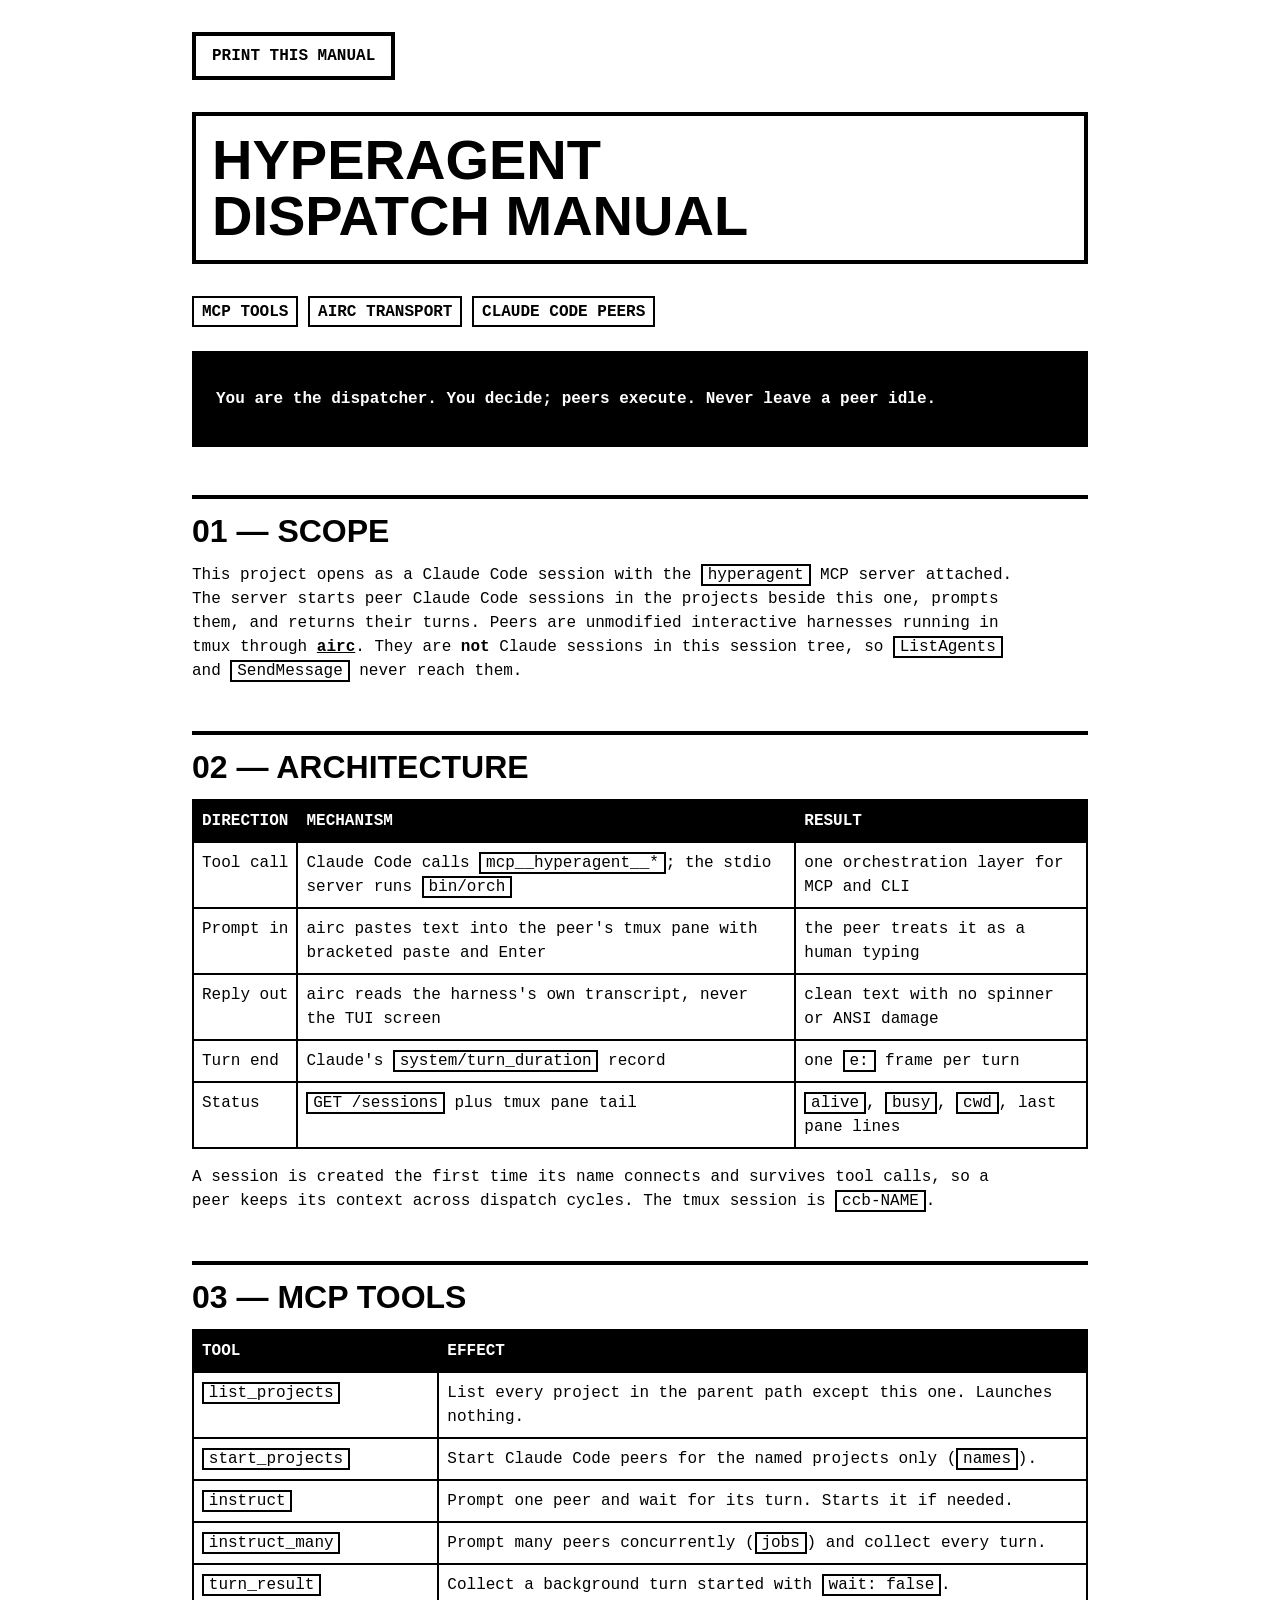
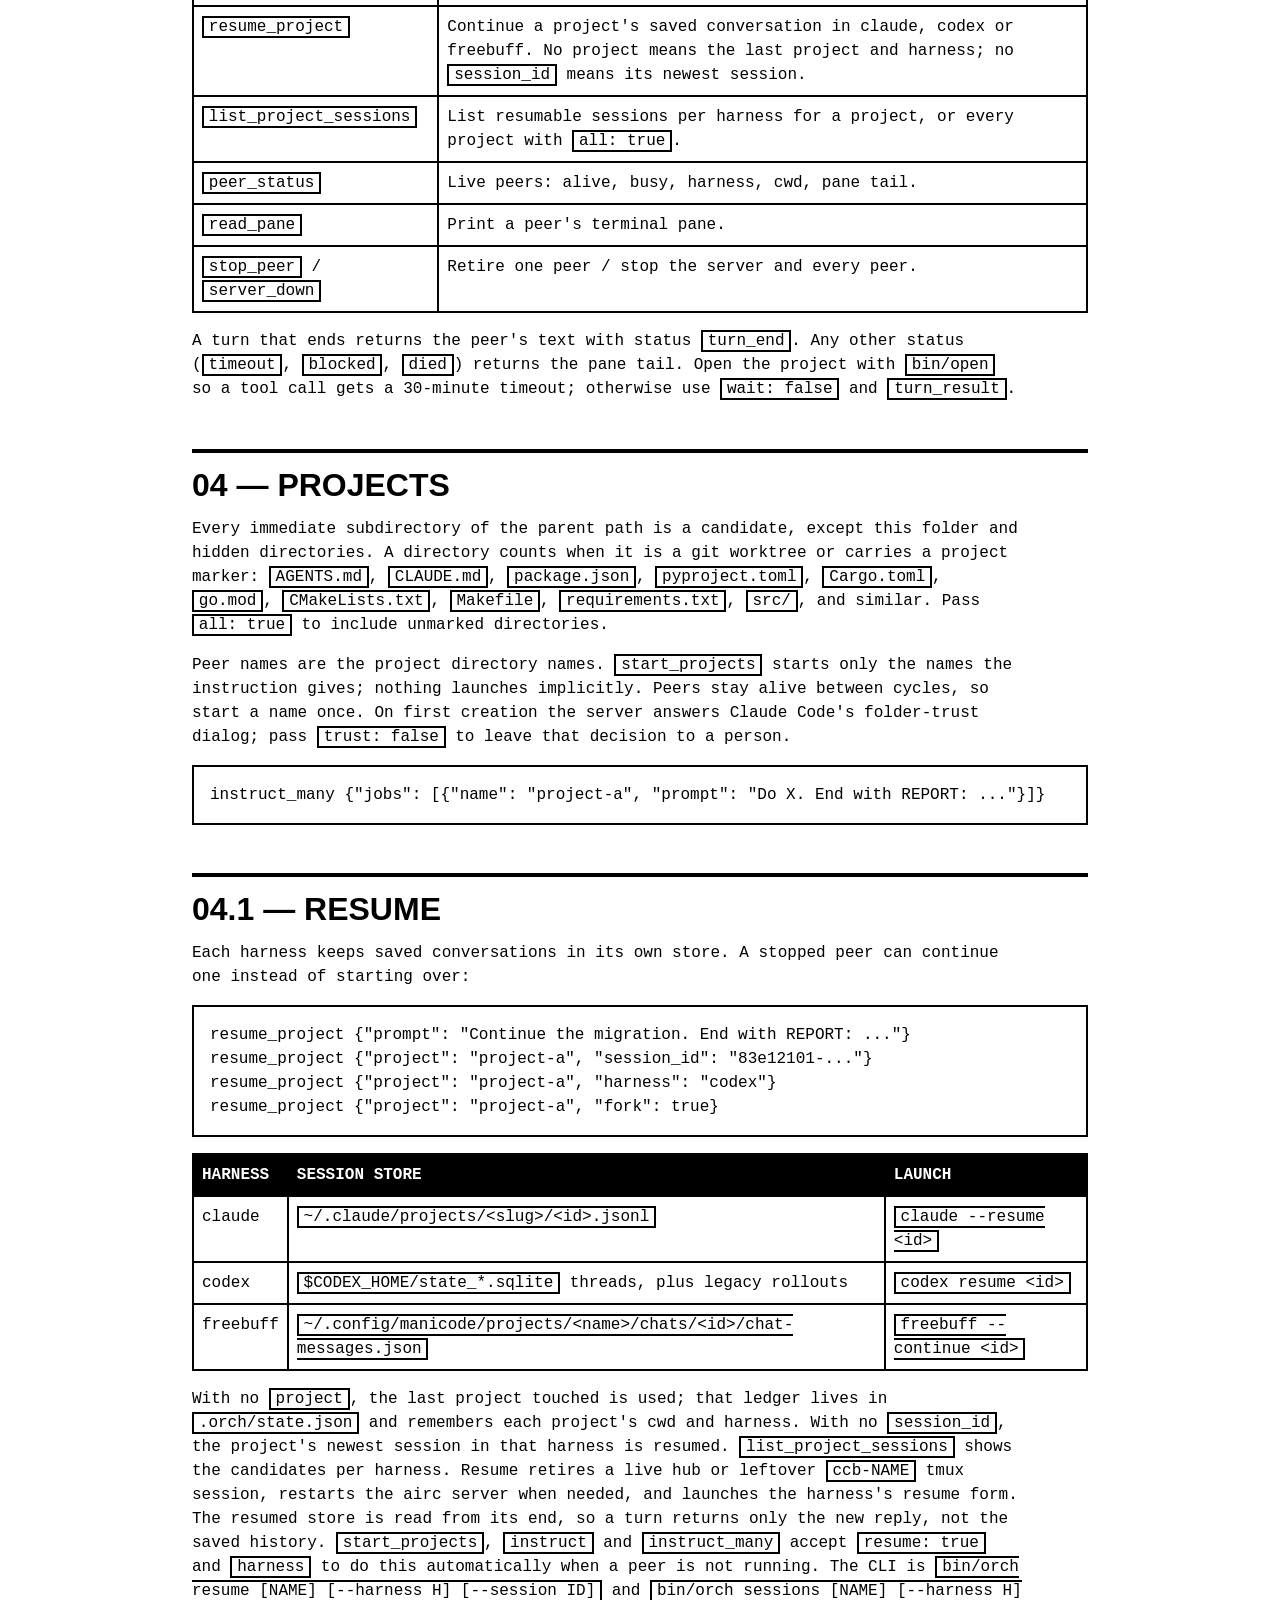
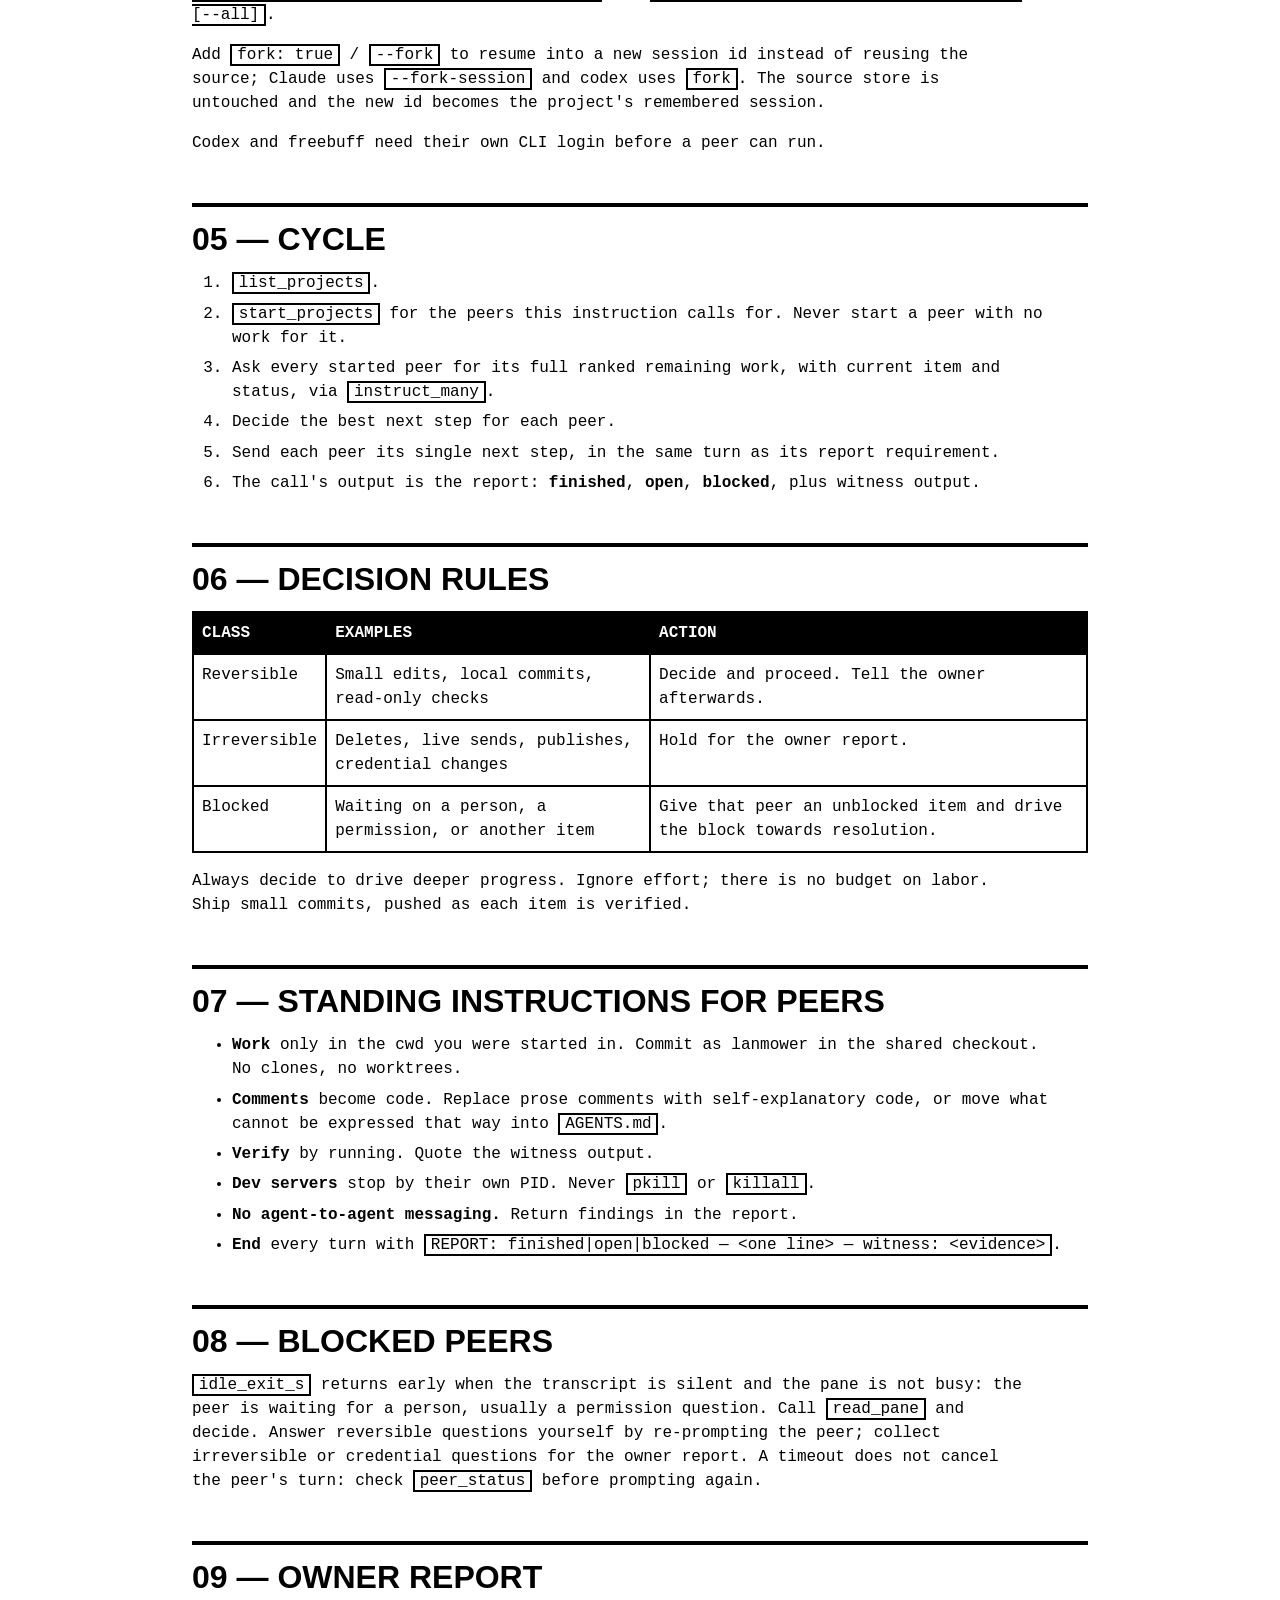
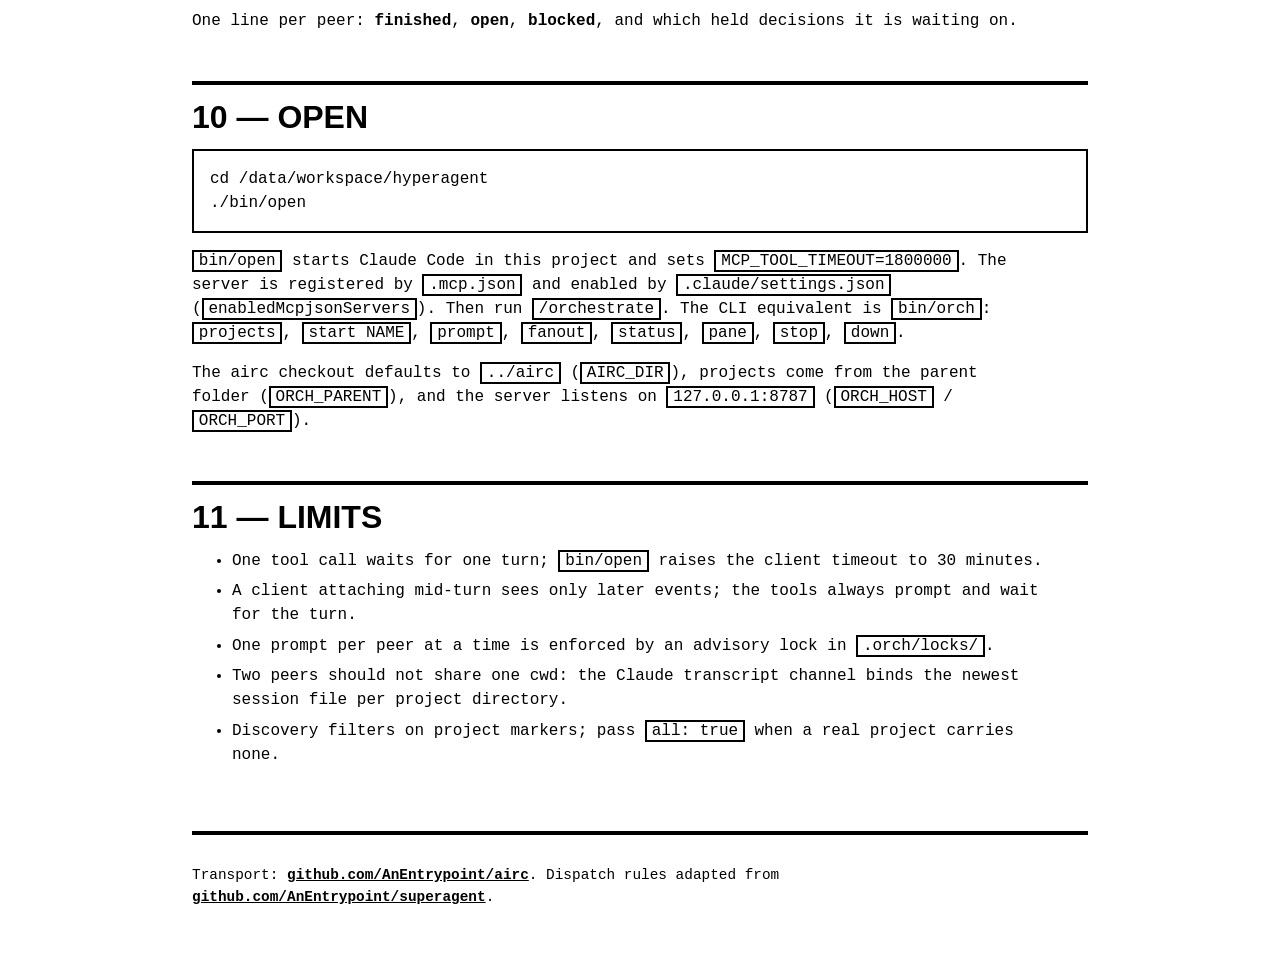
==== docs/index.html @ 6603a75b "hyperagent: fork resumed sessions with --fork resume_project, instruct, instruct_many and start_proj" ====
<!doctype html>
<html lang="en">
<head>
<meta charset="utf-8">
<meta name="viewport" content="width=device-width, initial-scale=1">
<title>HYPERAGENT — Manual</title>
<style>
  :root { --ink: #000; --paper: #fff; --rule: 4px; }
  * { box-sizing: border-box; }
  html, body { margin: 0; background: var(--paper); color: var(--ink); }
  body {
    font-family: "Courier New", Courier, monospace;
    font-size: 16px; line-height: 1.5; padding: 2rem; max-width: 60rem; margin: auto;
  }
  h1, h2, h3 { font-family: Impact, "Arial Black", Arial, sans-serif; text-transform: uppercase; line-height: 1; margin: 0; }
  h1 { font-size: 3.5rem; border: var(--rule) solid var(--ink); padding: 1rem; margin-bottom: 2rem; }
  h2 { font-size: 2rem; border-top: var(--rule) solid var(--ink); padding-top: 1rem; margin: 3rem 0 1rem; }
  h3 { font-size: 1.25rem; margin: 2rem 0 .5rem; }
  p, li { max-width: 52rem; }
  ol li, ul li { margin-bottom: .4rem; }
  code, pre { font-family: inherit; background: var(--paper); border: 2px solid var(--ink); }
  code { padding: 0 .3rem; }
  pre { padding: 1rem; overflow-x: auto; }
  .tag { display: inline-block; border: 2px solid var(--ink); padding: .1rem .5rem; font-weight: 700; text-transform: uppercase; }
  .box { border: var(--rule) solid var(--ink); padding: 1rem 1.25rem; margin: 1.5rem 0; }
  .box.solid { background: var(--ink); color: var(--paper); }
  table { border-collapse: collapse; width: 100%; margin: 1rem 0; }
  th, td { border: 2px solid var(--ink); padding: .5rem; text-align: left; vertical-align: top; }
  th { background: var(--ink); color: var(--paper); text-transform: uppercase; }
  a { color: var(--ink); font-weight: 700; }
  footer { margin-top: 4rem; border-top: var(--rule) solid var(--ink); padding-top: 1rem; font-size: .9rem; }
  .print-btn { font: inherit; font-weight: 700; text-transform: uppercase; background: var(--paper); color: var(--ink); border: var(--rule) solid var(--ink); padding: .5rem 1rem; cursor: pointer; margin-bottom: 2rem; }
  .print-btn:hover { background: var(--ink); color: var(--paper); }

  @media print {
    @page { margin: 18mm; }
    body { padding: 0; max-width: none; font-size: 11pt; }
    .print-btn { display: none; }
    h1 { font-size: 28pt; }
    h2 { font-size: 18pt; break-after: avoid; }
    h3 { break-after: avoid; }
    .box, table, pre { break-inside: avoid; }
    a[href]::after { content: " (" attr(href) ")"; font-weight: 400; }
    a[href^="#"]::after { content: none; }
  }
</style>
</head>
<body>

<button class="print-btn" onclick="window.print()">Print this manual</button>

<h1>Hyperagent<br>Dispatch Manual</h1>

<p><span class="tag">MCP tools</span> <span class="tag">airc transport</span> <span class="tag">Claude Code peers</span></p>

<div class="box solid">
  <p><strong>You are the dispatcher. You decide; peers execute. Never leave a peer idle.</strong></p>
</div>

<h2>01 — Scope</h2>
<p>This project opens as a Claude Code session with the <code>hyperagent</code> MCP server attached.
The server starts peer Claude Code sessions in the projects beside this one, prompts them, and
returns their turns. Peers are unmodified interactive harnesses running in tmux through
<a href="https://github.com/AnEntrypoint/airc">airc</a>. They are <strong>not</strong> Claude sessions in this
session tree, so <code>ListAgents</code> and <code>SendMessage</code> never reach them.</p>

<h2>02 — Architecture</h2>
<table>
  <tr><th>Direction</th><th>Mechanism</th><th>Result</th></tr>
  <tr><td>Tool call</td><td>Claude Code calls <code>mcp__hyperagent__*</code>; the stdio server runs <code>bin/orch</code></td><td>one orchestration layer for MCP and CLI</td></tr>
  <tr><td>Prompt in</td><td>airc pastes text into the peer's tmux pane with bracketed paste and Enter</td><td>the peer treats it as a human typing</td></tr>
  <tr><td>Reply out</td><td>airc reads the harness's own transcript, never the TUI screen</td><td>clean text with no spinner or ANSI damage</td></tr>
  <tr><td>Turn end</td><td>Claude's <code>system/turn_duration</code> record</td><td>one <code>e:</code> frame per turn</td></tr>
  <tr><td>Status</td><td><code>GET /sessions</code> plus tmux pane tail</td><td><code>alive</code>, <code>busy</code>, <code>cwd</code>, last pane lines</td></tr>
</table>
<p>A session is created the first time its name connects and survives tool calls, so a peer keeps
its context across dispatch cycles. The tmux session is <code>ccb-NAME</code>.</p>

<h2>03 — MCP tools</h2>
<table>
  <tr><th>Tool</th><th>Effect</th></tr>
  <tr><td><code>list_projects</code></td><td>List every project in the parent path except this one. Launches nothing.</td></tr>
  <tr><td><code>start_projects</code></td><td>Start Claude Code peers for the named projects only (<code>names</code>).</td></tr>
  <tr><td><code>instruct</code></td><td>Prompt one peer and wait for its turn. Starts it if needed.</td></tr>
  <tr><td><code>instruct_many</code></td><td>Prompt many peers concurrently (<code>jobs</code>) and collect every turn.</td></tr>
  <tr><td><code>turn_result</code></td><td>Collect a background turn started with <code>wait: false</code>.</td></tr>
  <tr><td><code>resume_project</code></td><td>Continue a project's saved conversation in claude, codex or freebuff. No project means the last project and harness; no <code>session_id</code> means its newest session.</td></tr>
  <tr><td><code>list_project_sessions</code></td><td>List resumable sessions per harness for a project, or every project with <code>all: true</code>.</td></tr>
  <tr><td><code>peer_status</code></td><td>Live peers: alive, busy, harness, cwd, pane tail.</td></tr>
  <tr><td><code>read_pane</code></td><td>Print a peer's terminal pane.</td></tr>
  <tr><td><code>stop_peer</code> / <code>server_down</code></td><td>Retire one peer / stop the server and every peer.</td></tr>
</table>
<p>A turn that ends returns the peer's text with status <code>turn_end</code>. Any other status
(<code>timeout</code>, <code>blocked</code>, <code>died</code>) returns the pane tail. Open the project with
<code>bin/open</code> so a tool call gets a 30-minute timeout; otherwise use <code>wait: false</code> and
<code>turn_result</code>.</p>

<h2>04 — Projects</h2>
<p>Every immediate subdirectory of the parent path is a candidate, except this folder and hidden
directories. A directory counts when it is a git worktree or carries a project marker:
<code>AGENTS.md</code>, <code>CLAUDE.md</code>, <code>package.json</code>, <code>pyproject.toml</code>,
<code>Cargo.toml</code>, <code>go.mod</code>, <code>CMakeLists.txt</code>, <code>Makefile</code>,
<code>requirements.txt</code>, <code>src/</code>, and similar. Pass <code>all: true</code> to include
unmarked directories.</p>
<p>Peer names are the project directory names. <code>start_projects</code> starts only the names the
instruction gives; nothing launches implicitly. Peers stay alive between cycles, so start a name
once. On first creation the server answers Claude Code's folder-trust dialog; pass
<code>trust: false</code> to leave that decision to a person.</p>
<pre>instruct_many {"jobs": [{"name": "project-a", "prompt": "Do X. End with REPORT: ..."}]}</pre>

<h2>04.1 — Resume</h2>
<p>Each harness keeps saved conversations in its own store. A stopped peer can continue one
instead of starting over:</p>
<pre>resume_project {"prompt": "Continue the migration. End with REPORT: ..."}
resume_project {"project": "project-a", "session_id": "83e12101-..."}
resume_project {"project": "project-a", "harness": "codex"}
resume_project {"project": "project-a", "fork": true}</pre>
<table>
  <tr><th>Harness</th><th>Session store</th><th>Launch</th></tr>
  <tr><td>claude</td><td><code>~/.claude/projects/&lt;slug&gt;/&lt;id&gt;.jsonl</code></td><td><code>claude --resume &lt;id&gt;</code></td></tr>
  <tr><td>codex</td><td><code>$CODEX_HOME/state_*.sqlite</code> threads, plus legacy rollouts</td><td><code>codex resume &lt;id&gt;</code></td></tr>
  <tr><td>freebuff</td><td><code>~/.config/manicode/projects/&lt;name&gt;/chats/&lt;id&gt;/chat-messages.json</code></td><td><code>freebuff --continue &lt;id&gt;</code></td></tr>
</table>
<p>With no <code>project</code>, the last project touched is used; that ledger lives in
<code>.orch/state.json</code> and remembers each project's cwd and harness. With no
<code>session_id</code>, the project's newest session in that harness is resumed.
<code>list_project_sessions</code> shows the candidates per harness. Resume retires a live hub or
leftover <code>ccb-NAME</code> tmux session, restarts the airc server when needed, and launches the
harness's resume form. The resumed store is read from its end, so a turn returns only the new
reply, not the saved history. <code>start_projects</code>, <code>instruct</code> and
<code>instruct_many</code> accept <code>resume: true</code> and <code>harness</code> to do this
automatically when a peer is not running. The CLI is
<code>bin/orch resume [NAME] [--harness H] [--session ID]</code> and
<code>bin/orch sessions [NAME] [--harness H] [--all]</code>.</p>
<p>Add <code>fork: true</code> / <code>--fork</code> to resume into a new session id instead of
reusing the source; Claude uses <code>--fork-session</code> and codex uses <code>fork</code>. The
source store is untouched and the new id becomes the project's remembered session.</p>
<p>Codex and freebuff need their own CLI login before a peer can run.</p>

<h2>05 — Cycle</h2>
<ol>
  <li><code>list_projects</code>.</li>
  <li><code>start_projects</code> for the peers this instruction calls for. Never start a peer with no work for it.</li>
  <li>Ask every started peer for its full ranked remaining work, with current item and status, via <code>instruct_many</code>.</li>
  <li>Decide the best next step for each peer.</li>
  <li>Send each peer its single next step, in the same turn as its report requirement.</li>
  <li>The call's output is the report: <strong>finished</strong>, <strong>open</strong>, <strong>blocked</strong>, plus witness output.</li>
</ol>

<h2>06 — Decision rules</h2>
<table>
  <tr><th>Class</th><th>Examples</th><th>Action</th></tr>
  <tr><td>Reversible</td><td>Small edits, local commits, read-only checks</td><td>Decide and proceed. Tell the owner afterwards.</td></tr>
  <tr><td>Irreversible</td><td>Deletes, live sends, publishes, credential changes</td><td>Hold for the owner report.</td></tr>
  <tr><td>Blocked</td><td>Waiting on a person, a permission, or another item</td><td>Give that peer an unblocked item and drive the block towards resolution.</td></tr>
</table>
<p>Always decide to drive deeper progress. Ignore effort; there is no budget on labor. Ship
small commits, pushed as each item is verified.</p>

<h2>07 — Standing instructions for peers</h2>
<ul>
  <li><strong>Work</strong> only in the cwd you were started in. Commit as lanmower in the shared checkout. No clones, no worktrees.</li>
  <li><strong>Comments</strong> become code. Replace prose comments with self-explanatory code, or move what cannot be expressed that way into <code>AGENTS.md</code>.</li>
  <li><strong>Verify</strong> by running. Quote the witness output.</li>
  <li><strong>Dev servers</strong> stop by their own PID. Never <code>pkill</code> or <code>killall</code>.</li>
  <li><strong>No agent-to-agent messaging.</strong> Return findings in the report.</li>
  <li><strong>End</strong> every turn with <code>REPORT: finished|open|blocked — &lt;one line&gt; — witness: &lt;evidence&gt;</code>.</li>
</ul>

<h2>08 — Blocked peers</h2>
<p><code>idle_exit_s</code> returns early when the transcript is silent and the pane is not busy: the
peer is waiting for a person, usually a permission question. Call <code>read_pane</code> and decide.
Answer reversible questions yourself by re-prompting the peer; collect irreversible or credential
questions for the owner report. A timeout does not cancel the peer's turn: check
<code>peer_status</code> before prompting again.</p>

<h2>09 — Owner report</h2>
<p>One line per peer: <strong>finished</strong>, <strong>open</strong>, <strong>blocked</strong>, and which held decisions it is waiting on.</p>

<h2>10 — Open</h2>
<pre>cd /data/workspace/hyperagent
./bin/open</pre>
<p><code>bin/open</code> starts Claude Code in this project and sets <code>MCP_TOOL_TIMEOUT=1800000</code>.
The server is registered by <code>.mcp.json</code> and enabled by <code>.claude/settings.json</code>
(<code>enabledMcpjsonServers</code>). Then run <code>/orchestrate</code>. The CLI equivalent is
<code>bin/orch</code>: <code>projects</code>, <code>start NAME</code>, <code>prompt</code>,
<code>fanout</code>, <code>status</code>, <code>pane</code>, <code>stop</code>, <code>down</code>.</p>
<p>The airc checkout defaults to <code>../airc</code> (<code>AIRC_DIR</code>), projects come from the parent
folder (<code>ORCH_PARENT</code>), and the server listens on <code>127.0.0.1:8787</code>
(<code>ORCH_HOST</code> / <code>ORCH_PORT</code>).</p>

<h2>11 — Limits</h2>
<ul>
  <li>One tool call waits for one turn; <code>bin/open</code> raises the client timeout to 30 minutes.</li>
  <li>A client attaching mid-turn sees only later events; the tools always prompt and wait for the turn.</li>
  <li>One prompt per peer at a time is enforced by an advisory lock in <code>.orch/locks/</code>.</li>
  <li>Two peers should not share one cwd: the Claude transcript channel binds the newest session file per project directory.</li>
  <li>Discovery filters on project markers; pass <code>all: true</code> when a real project carries none.</li>
</ul>

<footer>
  <p>Transport: <a href="https://github.com/AnEntrypoint/airc">github.com/AnEntrypoint/airc</a>.
  Dispatch rules adapted from <a href="https://github.com/AnEntrypoint/superagent">github.com/AnEntrypoint/superagent</a>.</p>
</footer>

</body>
</html>
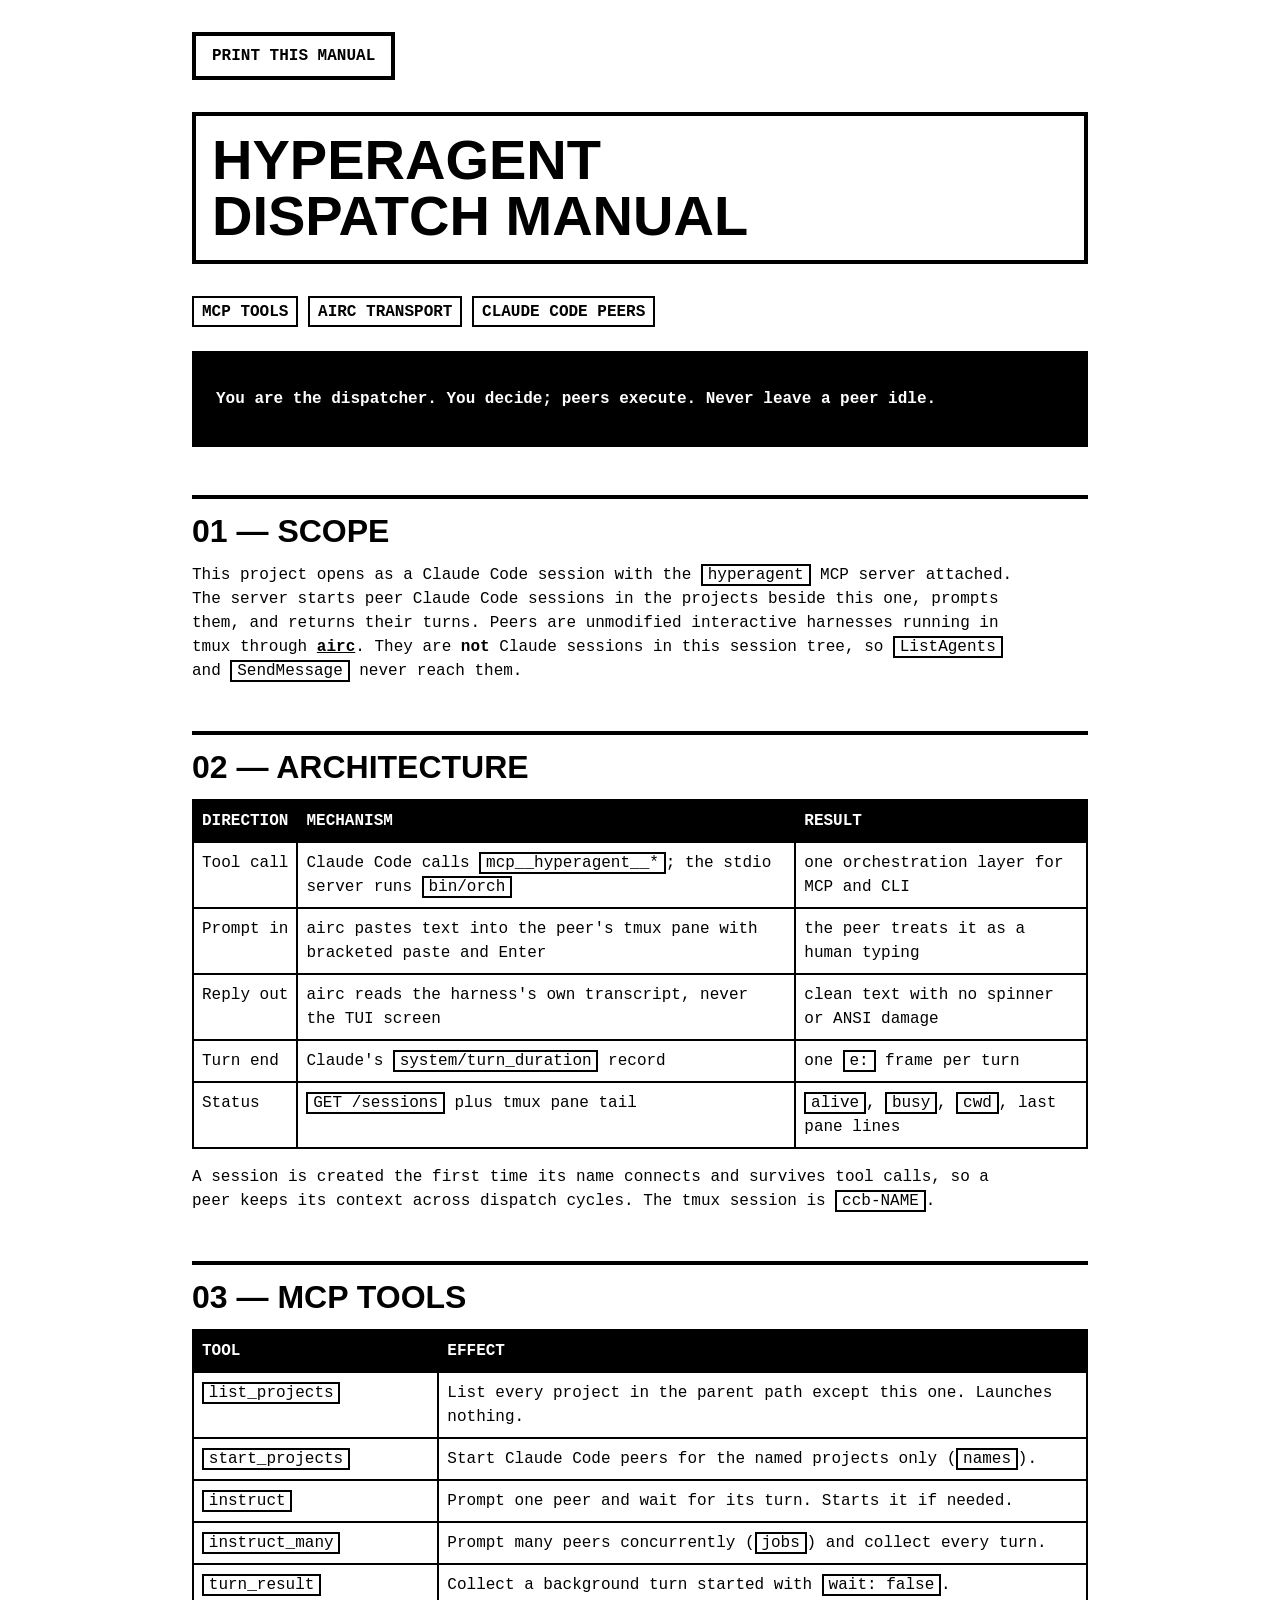
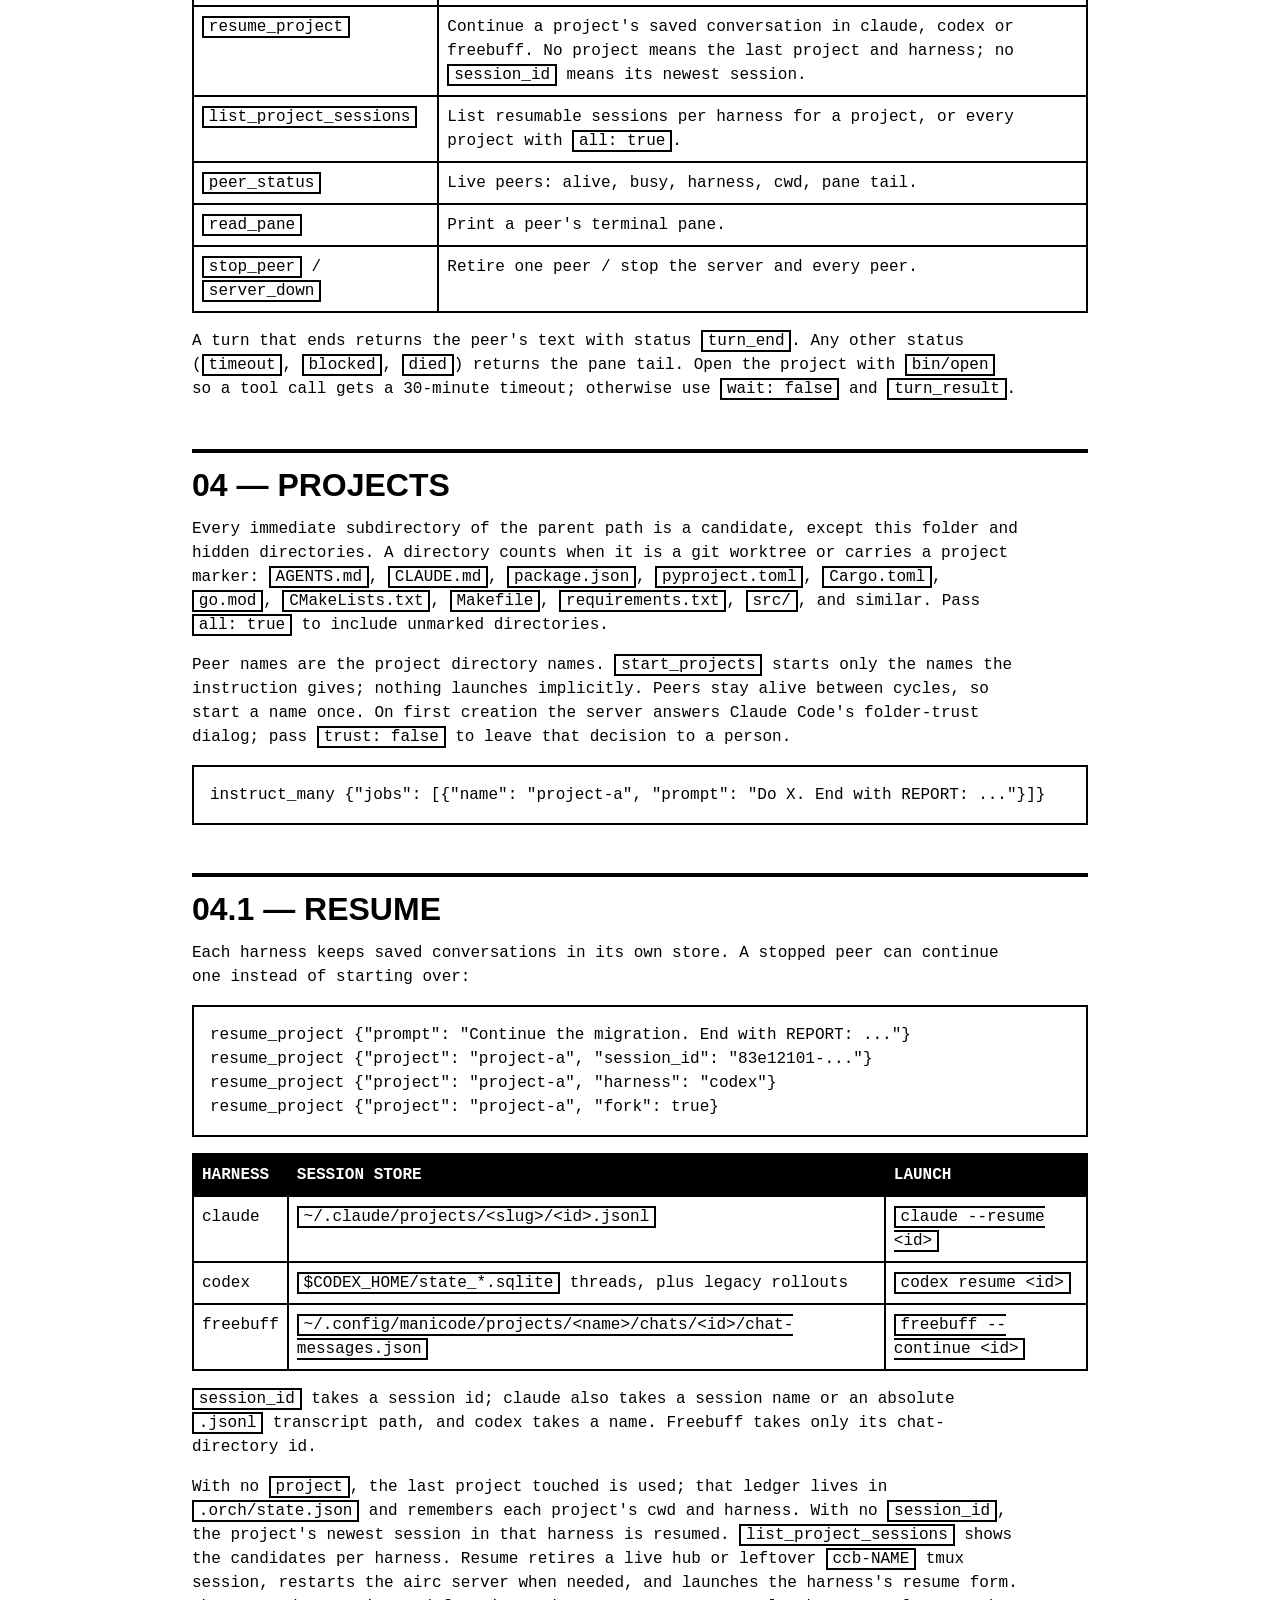
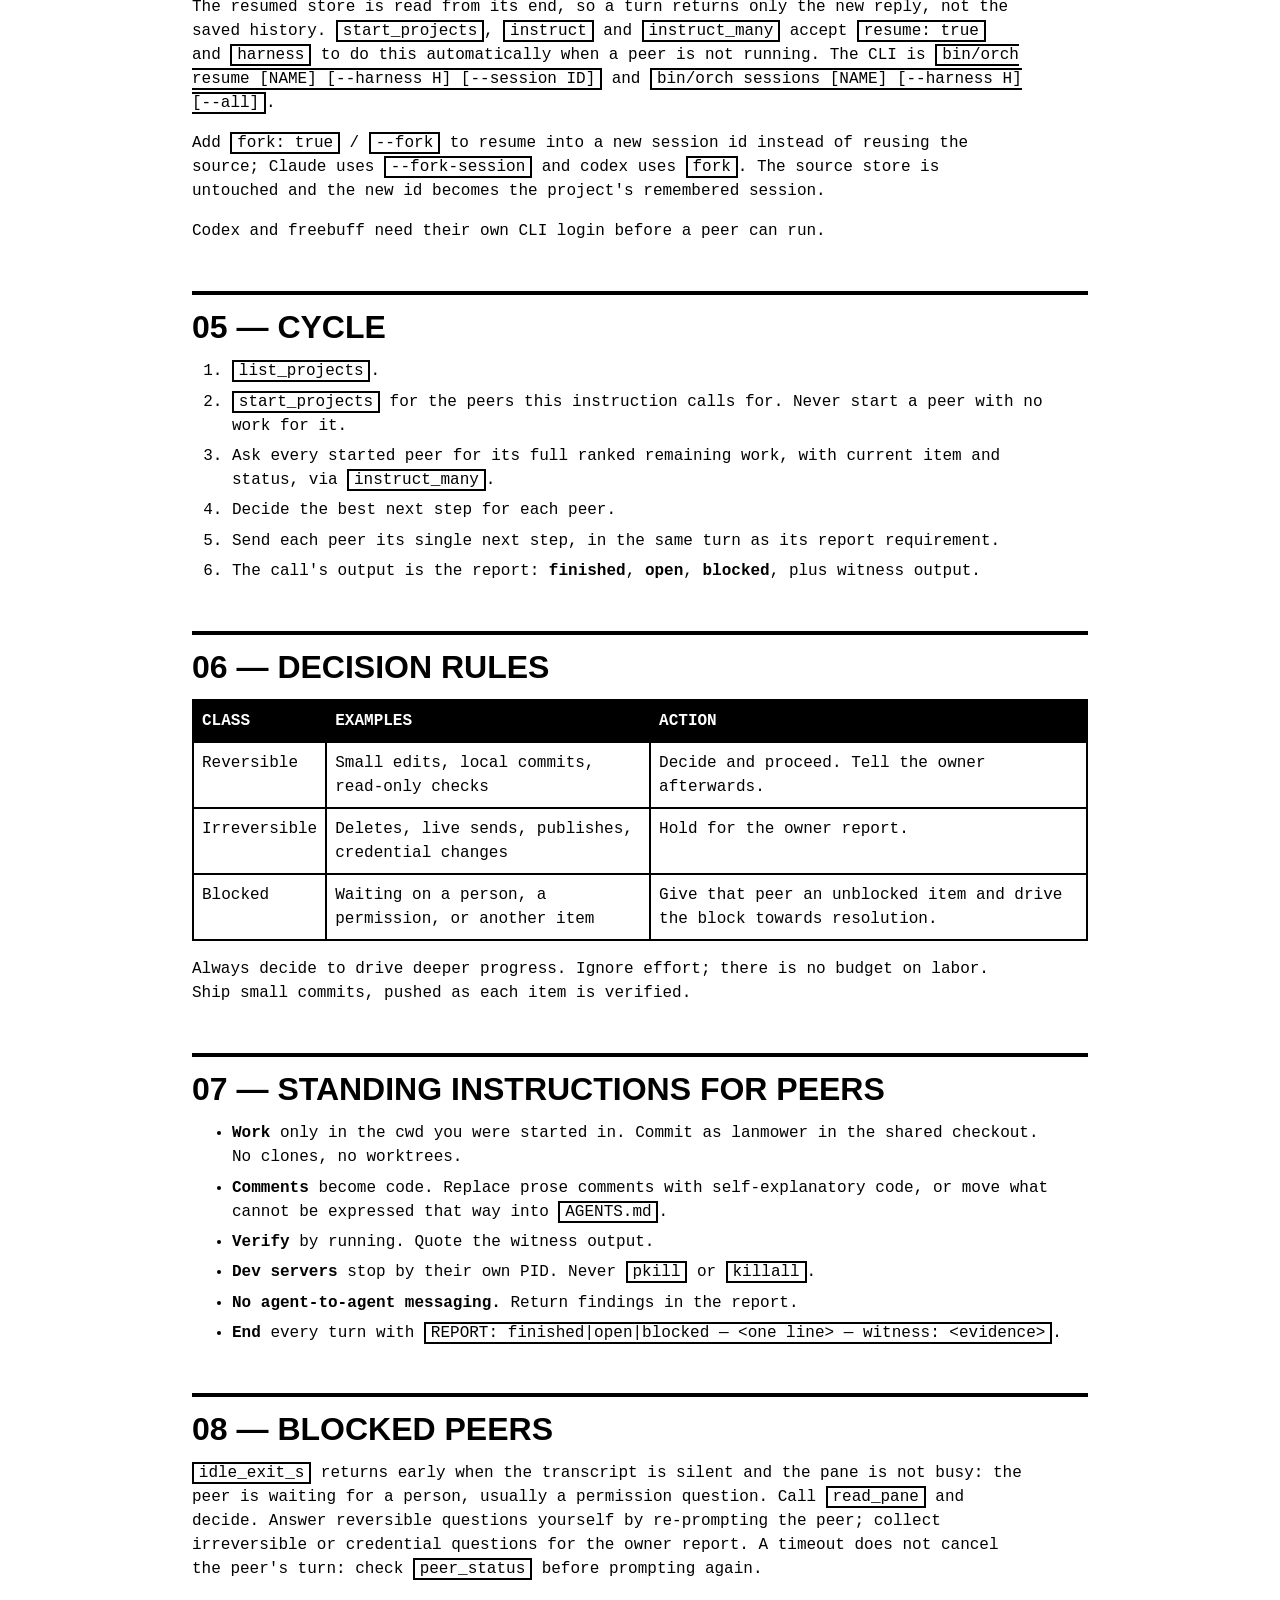
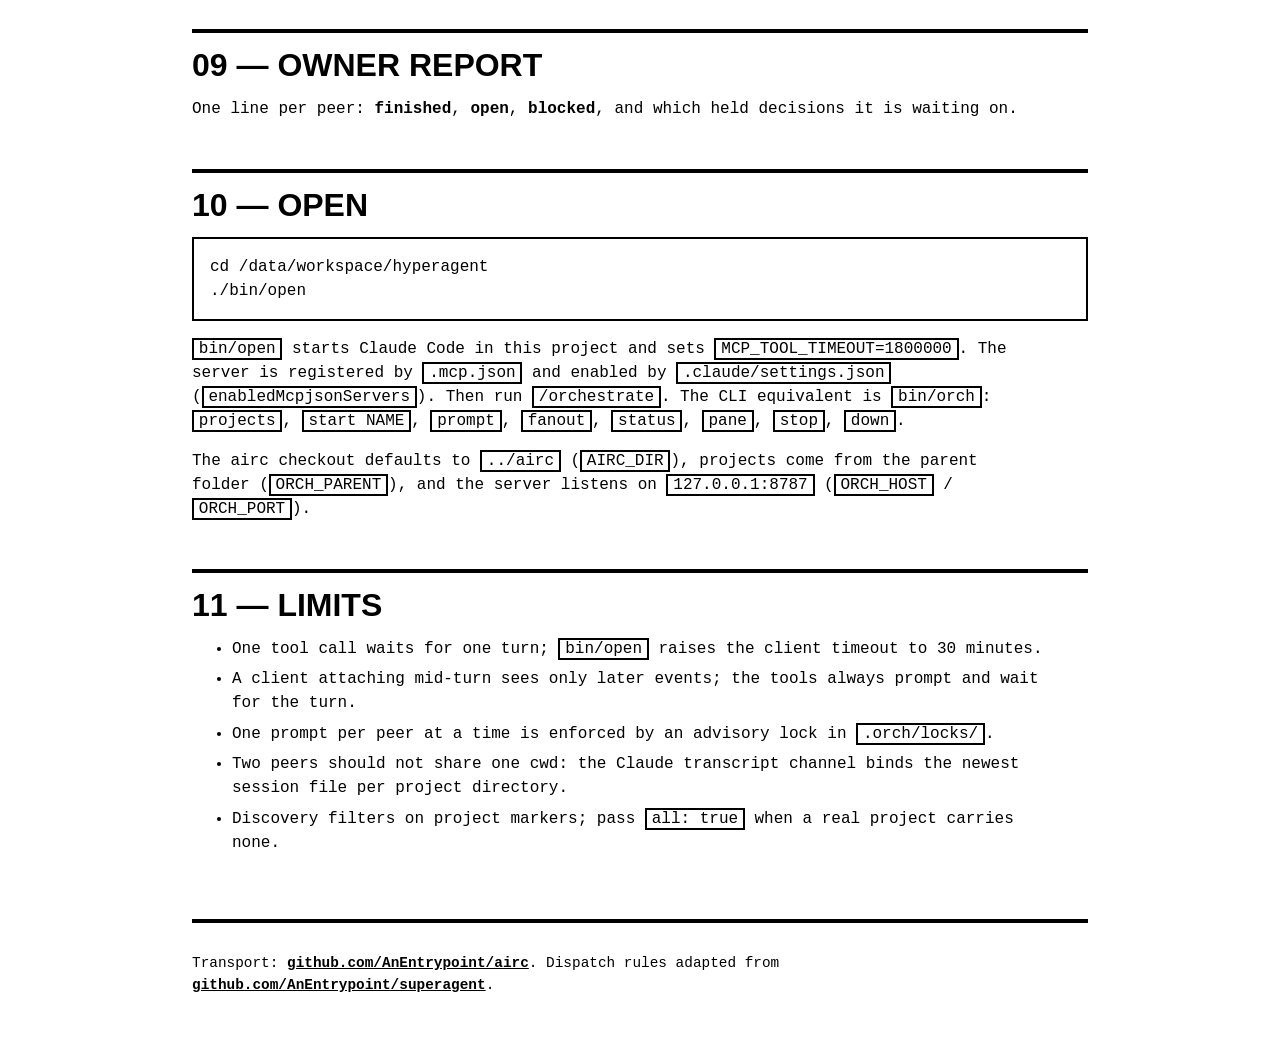
==== commit a431a6d7: "hyperagent: resume by session name or transcript path resume_target accepts a harness selector: clau" ====
--- a/docs/index.html
+++ b/docs/index.html
@@ -121,6 +121,9 @@
   <tr><td>codex</td><td><code>$CODEX_HOME/state_*.sqlite</code> threads, plus legacy rollouts</td><td><code>codex resume &lt;id&gt;</code></td></tr>
   <tr><td>freebuff</td><td><code>~/.config/manicode/projects/&lt;name&gt;/chats/&lt;id&gt;/chat-messages.json</code></td><td><code>freebuff --continue &lt;id&gt;</code></td></tr>
 </table>
+<p><code>session_id</code> takes a session id; claude also takes a session name or an
+absolute <code>.jsonl</code> transcript path, and codex takes a name. Freebuff takes only its
+chat-directory id.</p>
 <p>With no <code>project</code>, the last project touched is used; that ledger lives in
 <code>.orch/state.json</code> and remembers each project's cwd and harness. With no
 <code>session_id</code>, the project's newest session in that harness is resumed.
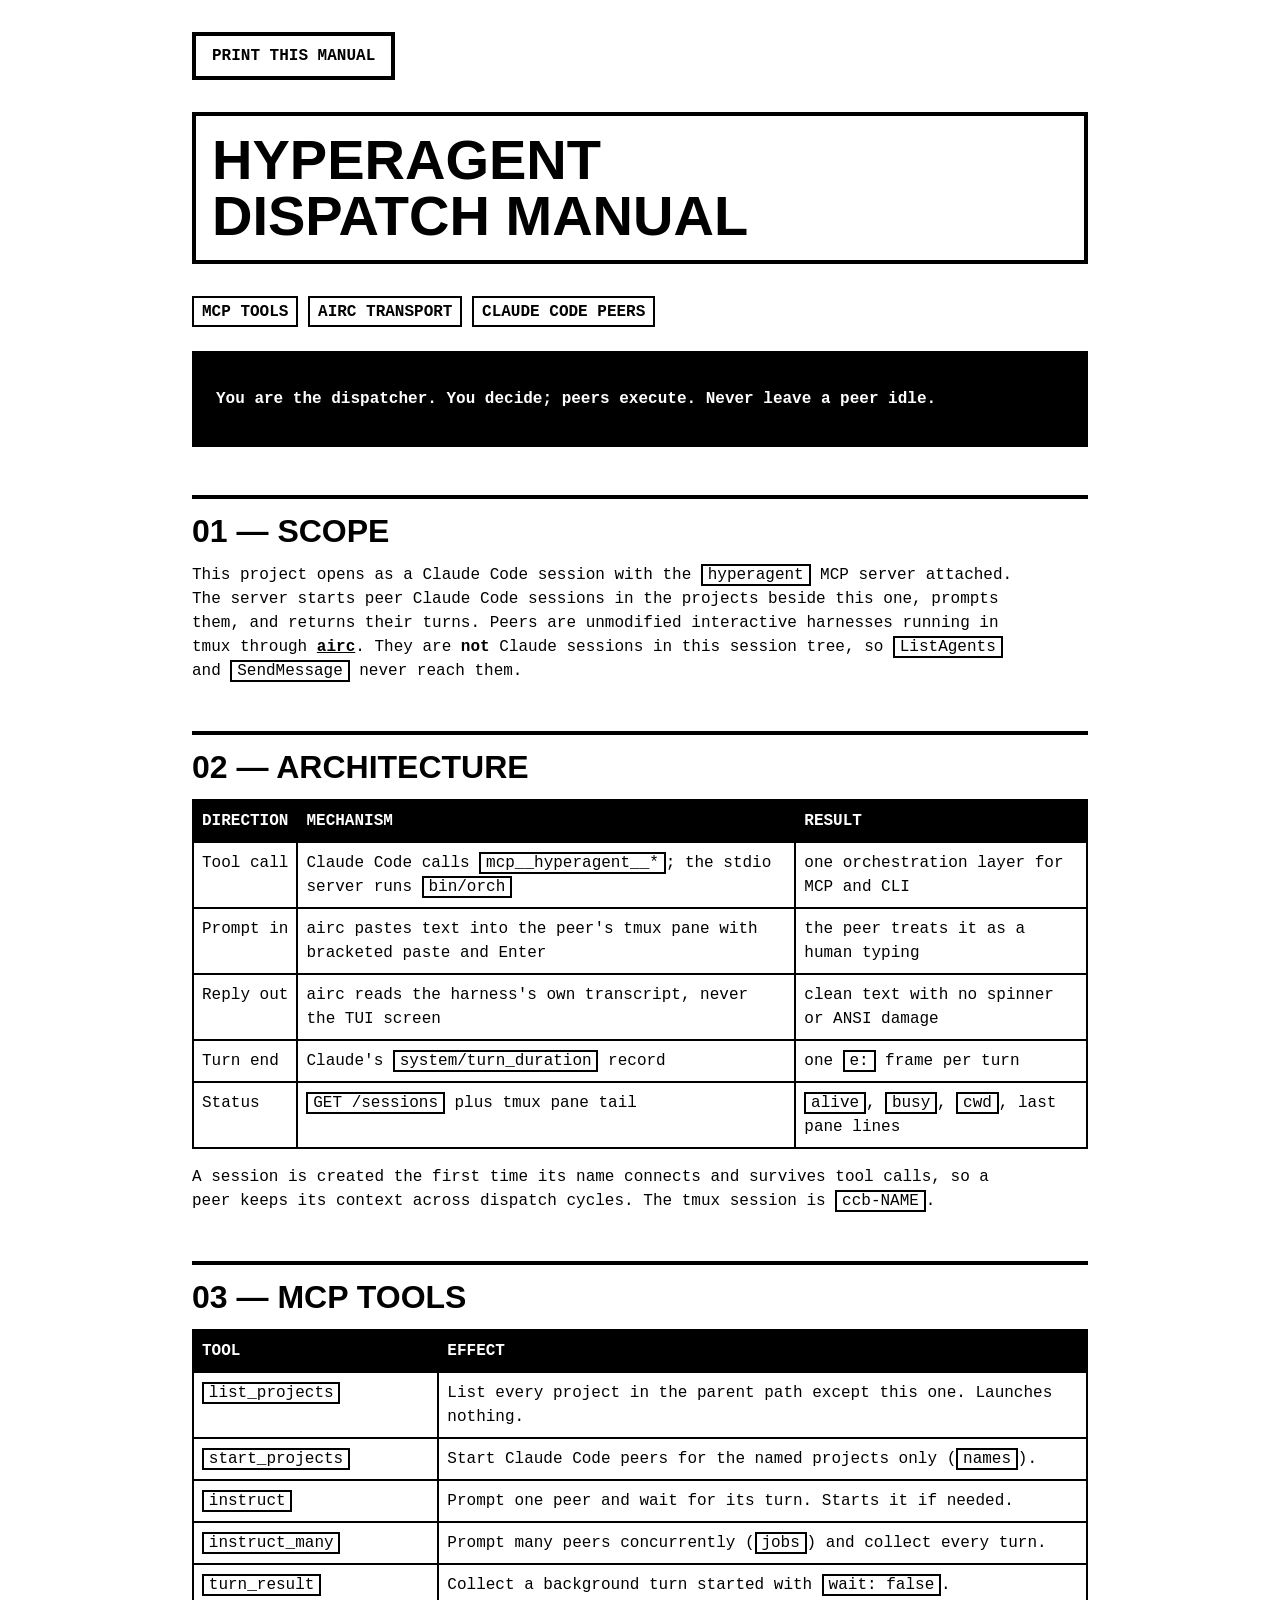
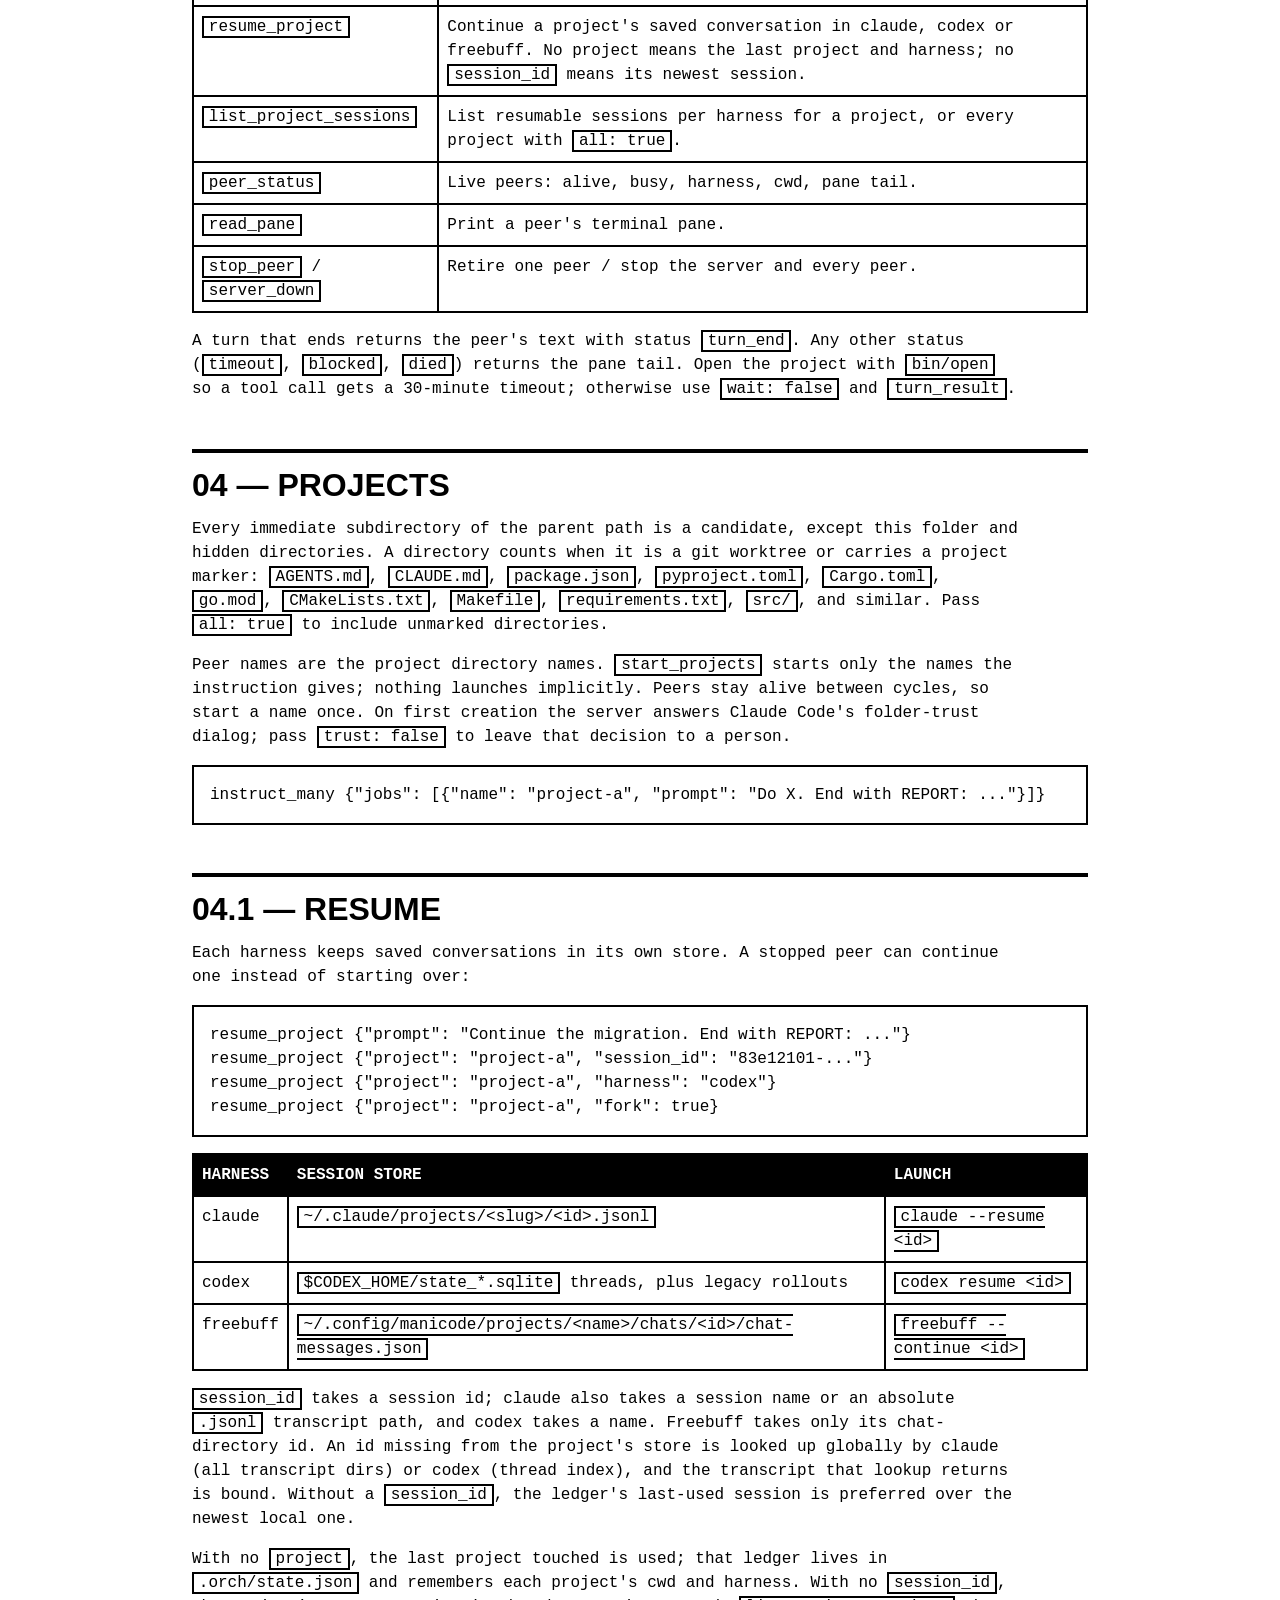
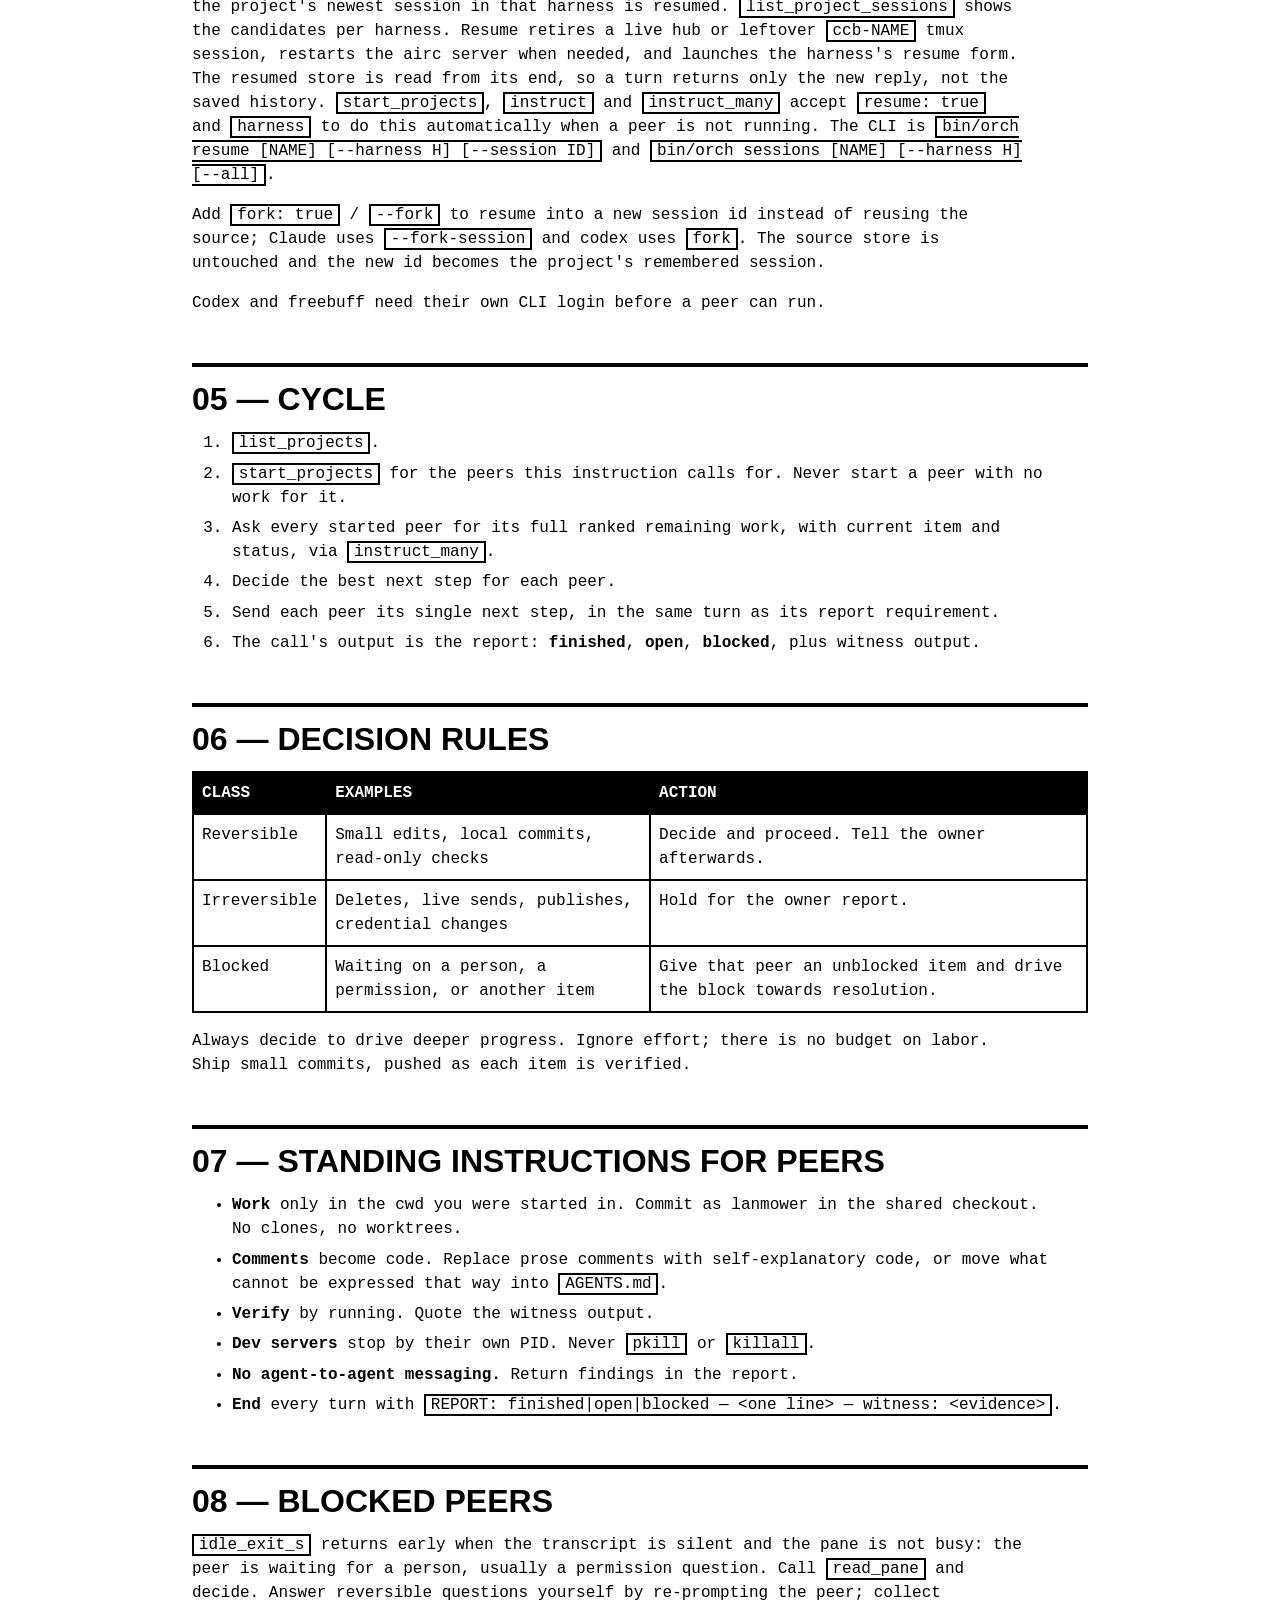
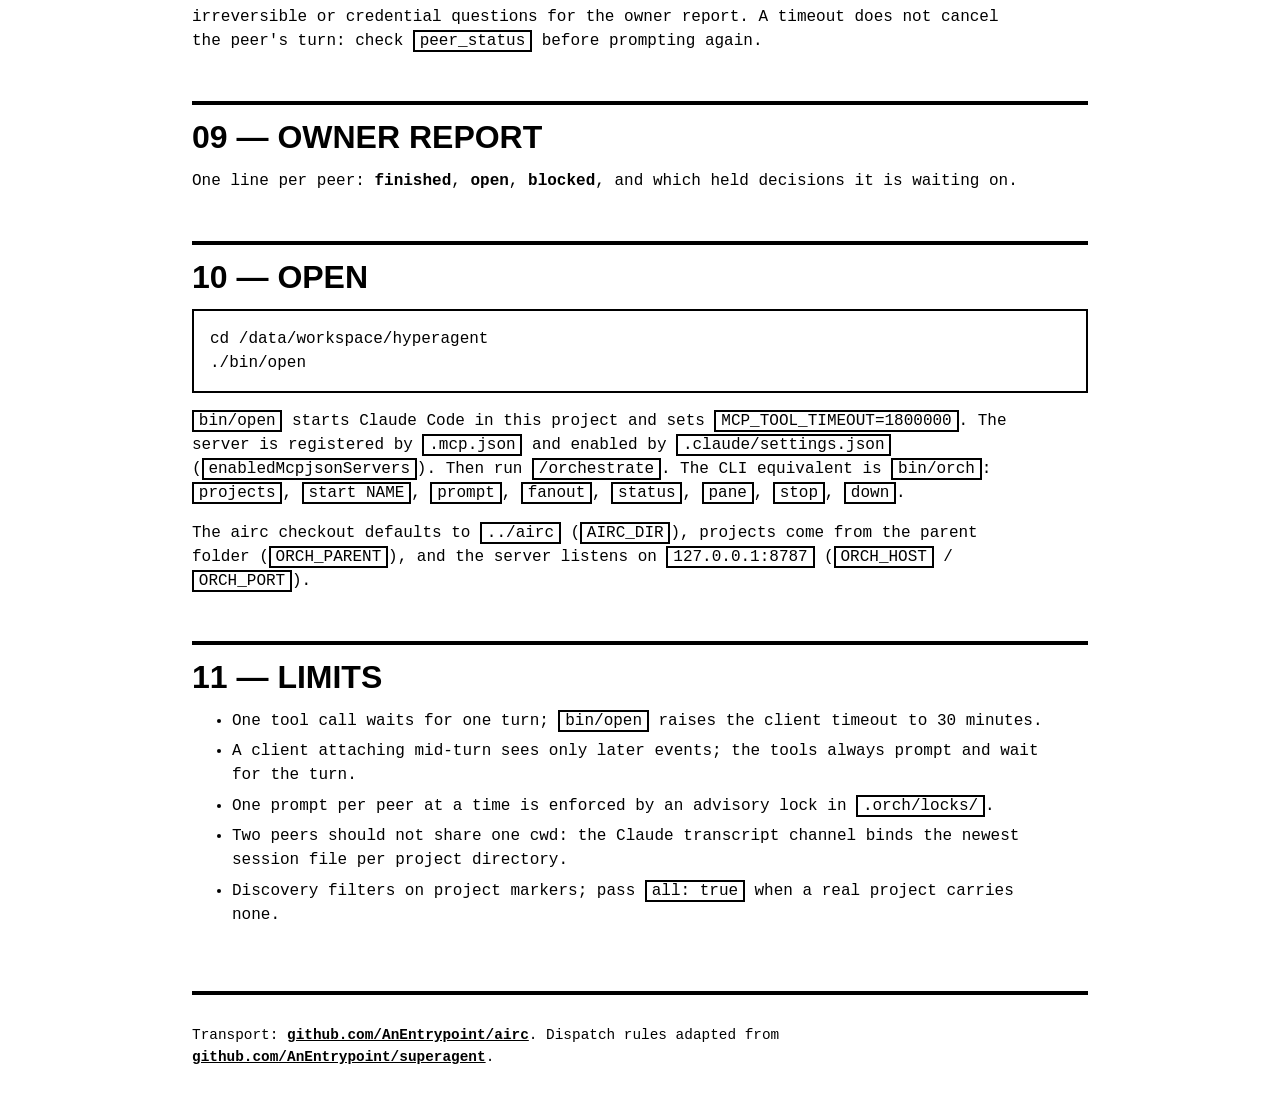
==== commit ffddaded: "hyperagent: resolve global session ids and prefer the last used session A UUID missing from the proj" ====
--- a/docs/index.html
+++ b/docs/index.html
@@ -123,7 +123,10 @@
 </table>
 <p><code>session_id</code> takes a session id; claude also takes a session name or an
 absolute <code>.jsonl</code> transcript path, and codex takes a name. Freebuff takes only its
-chat-directory id.</p>
+chat-directory id. An id missing from the project's store is looked up globally by
+claude (all transcript dirs) or codex (thread index), and the transcript that lookup
+returns is bound. Without a <code>session_id</code>, the ledger's last-used session is
+preferred over the newest local one.</p>
 <p>With no <code>project</code>, the last project touched is used; that ledger lives in
 <code>.orch/state.json</code> and remembers each project's cwd and harness. With no
 <code>session_id</code>, the project's newest session in that harness is resumed.
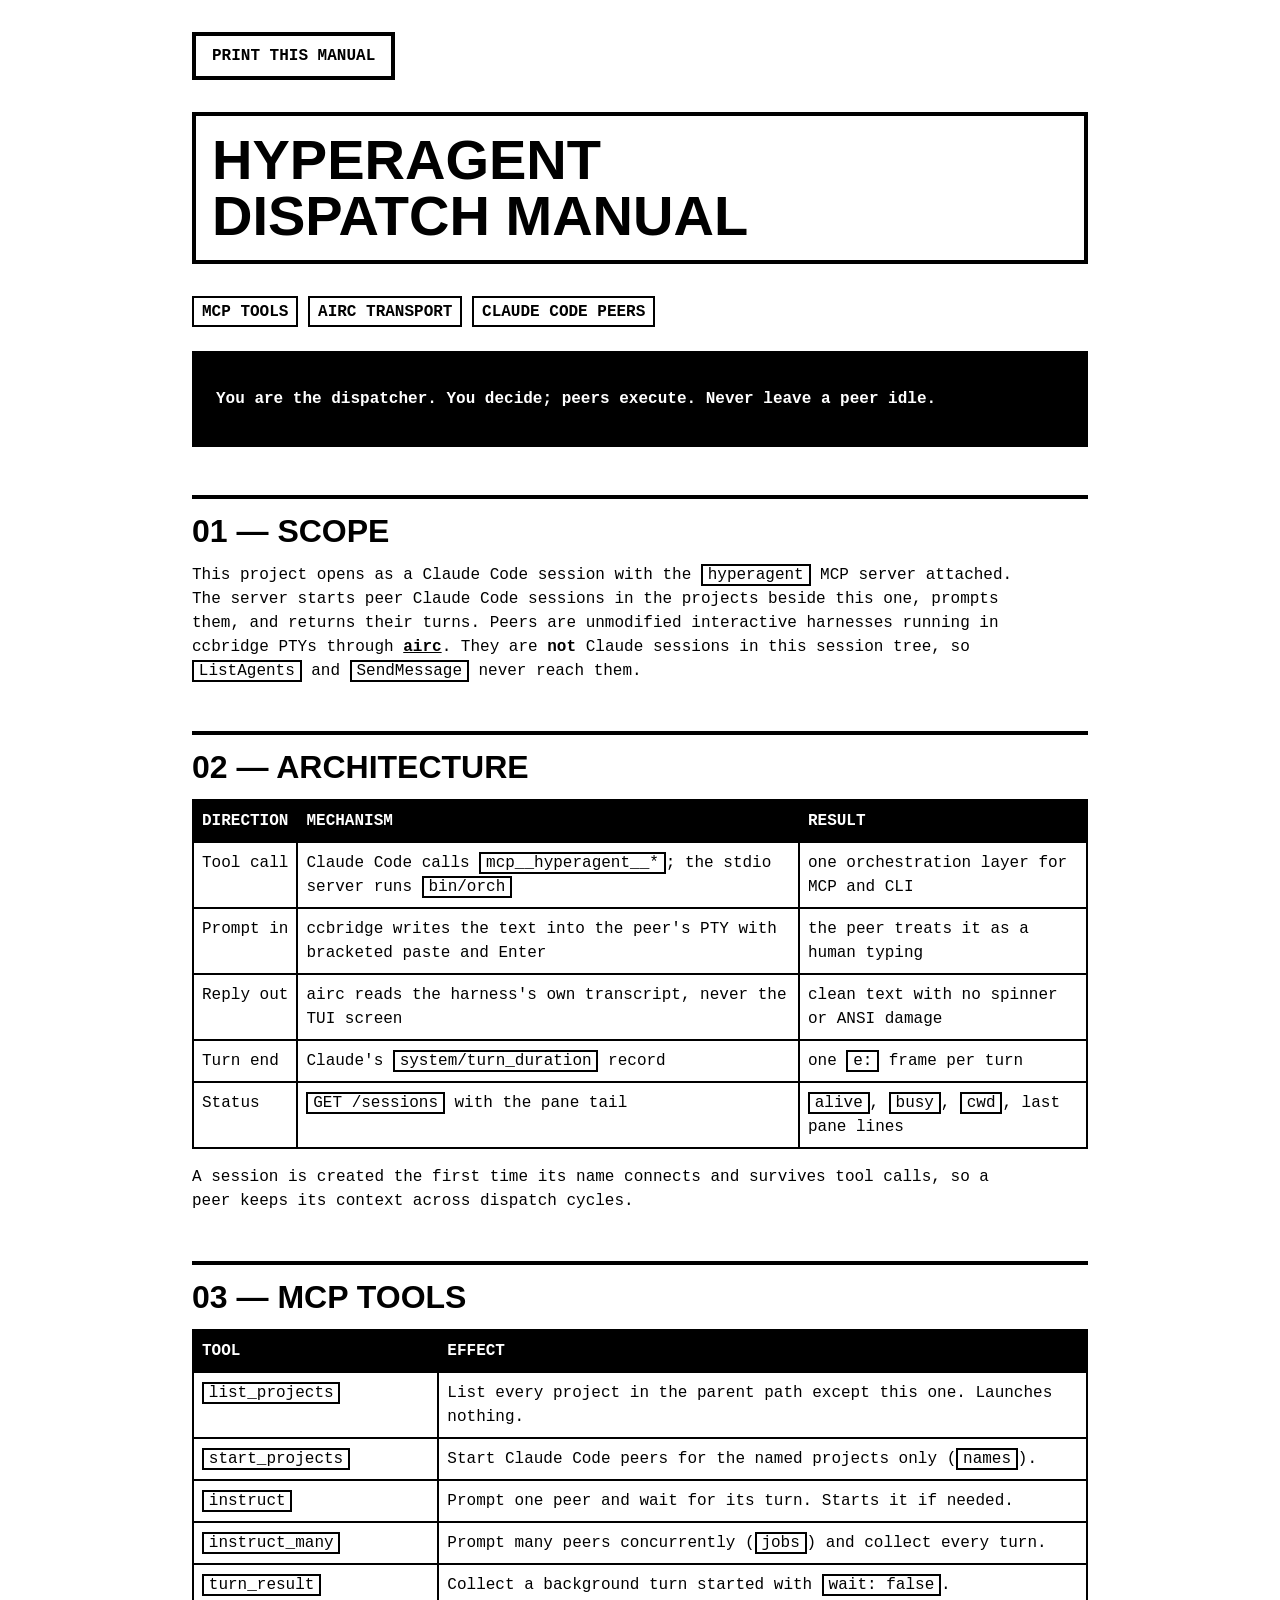
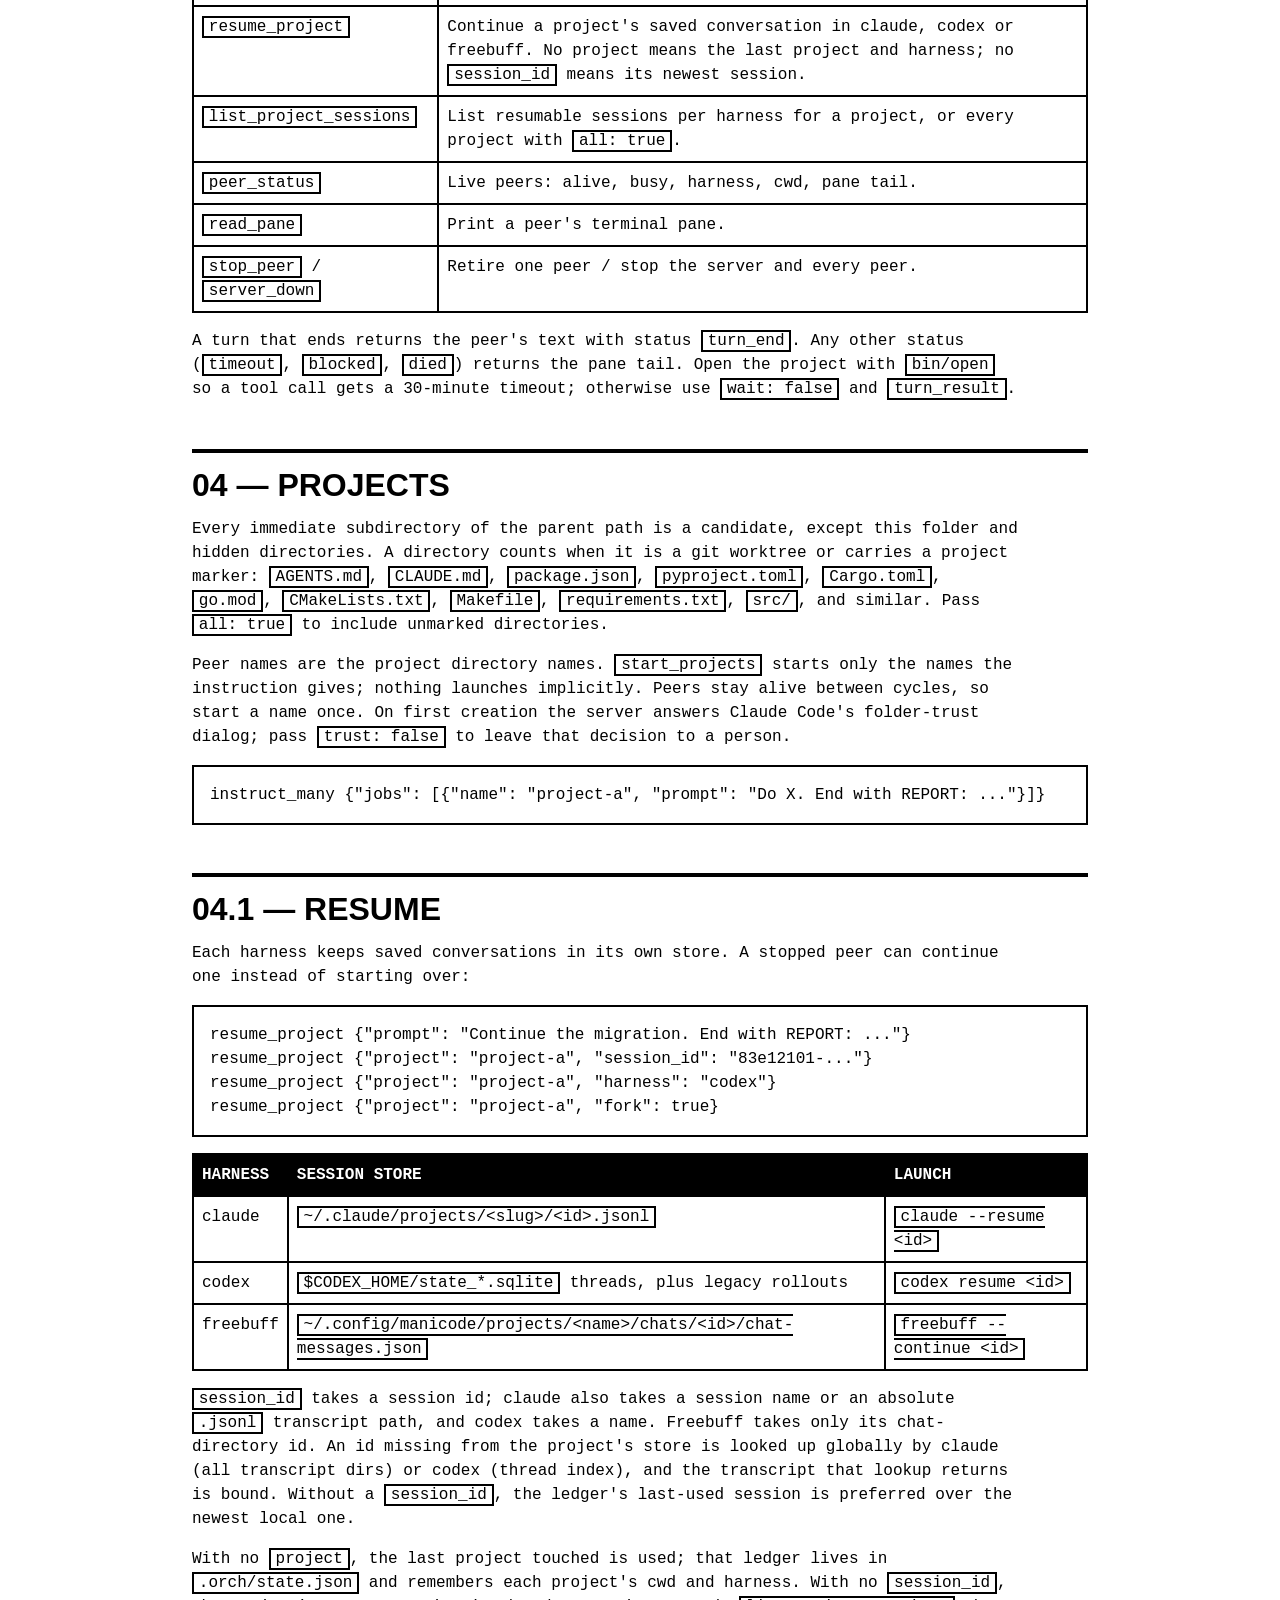
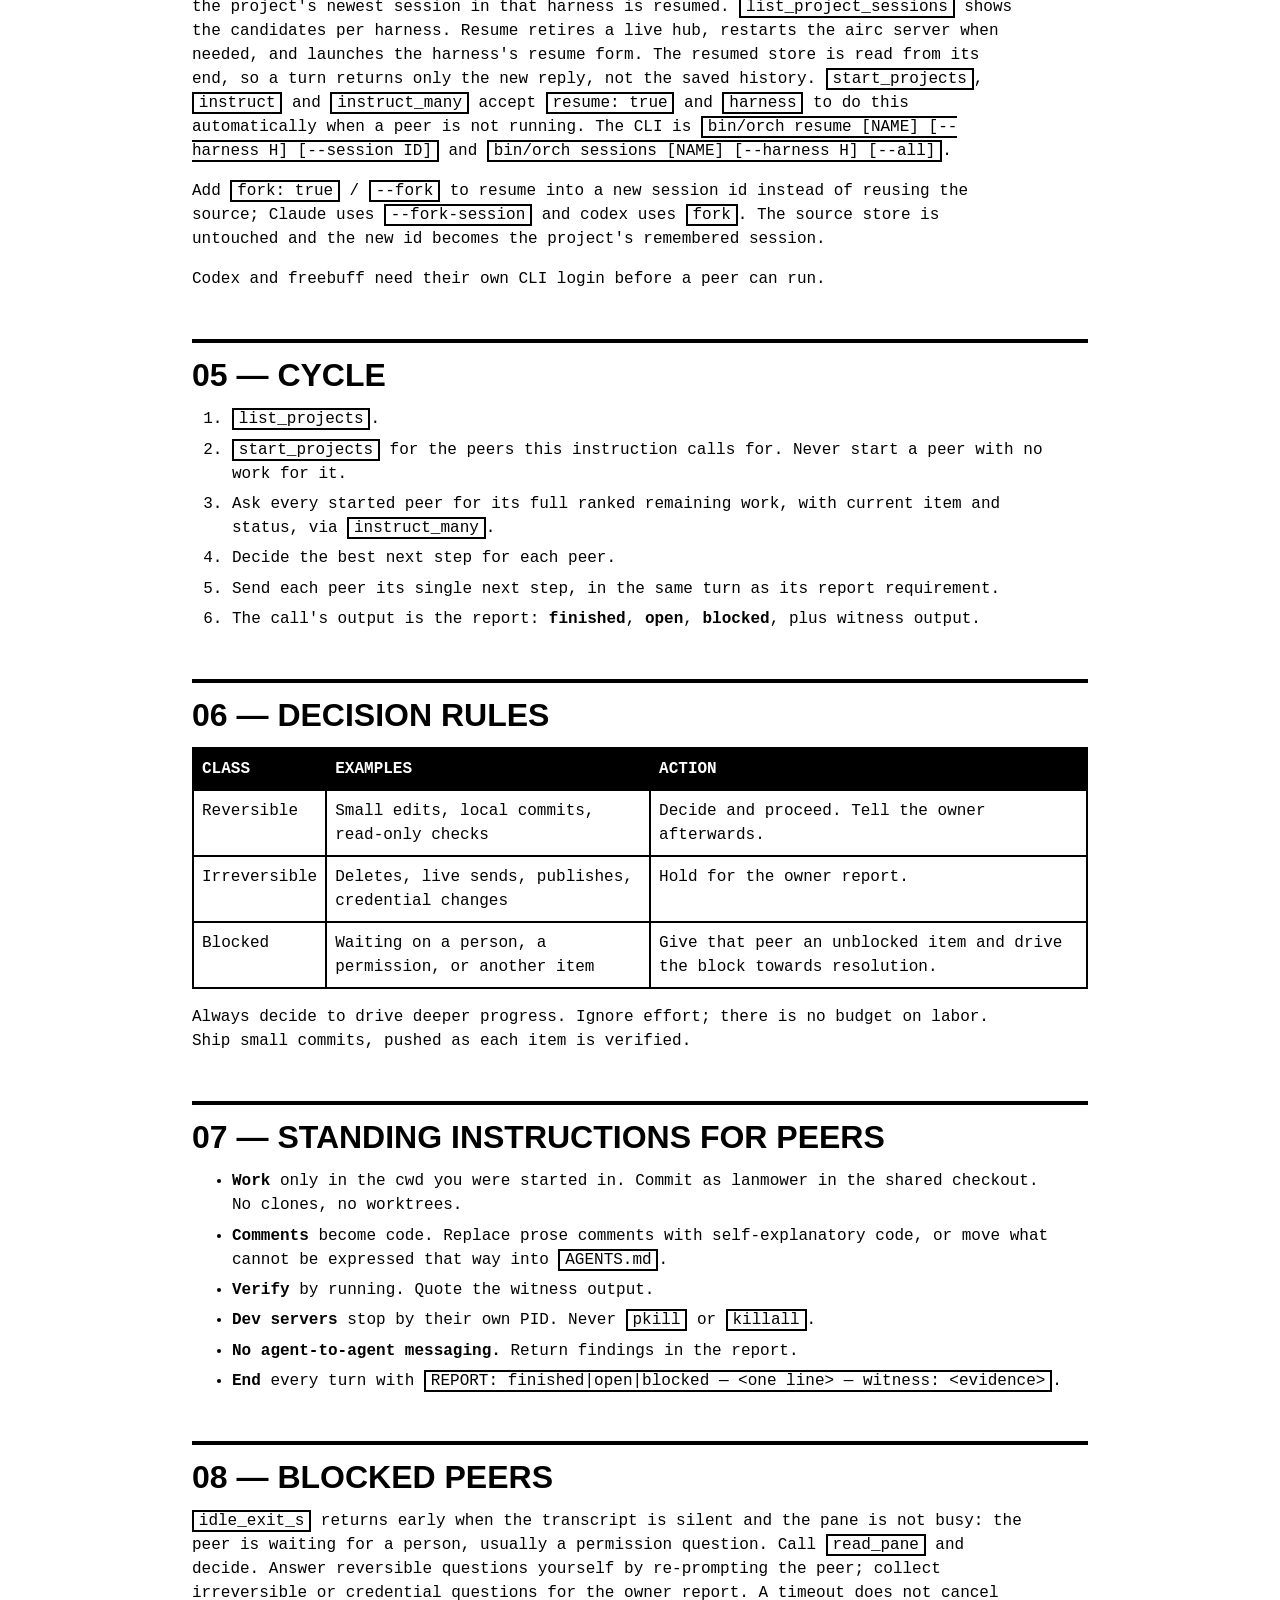
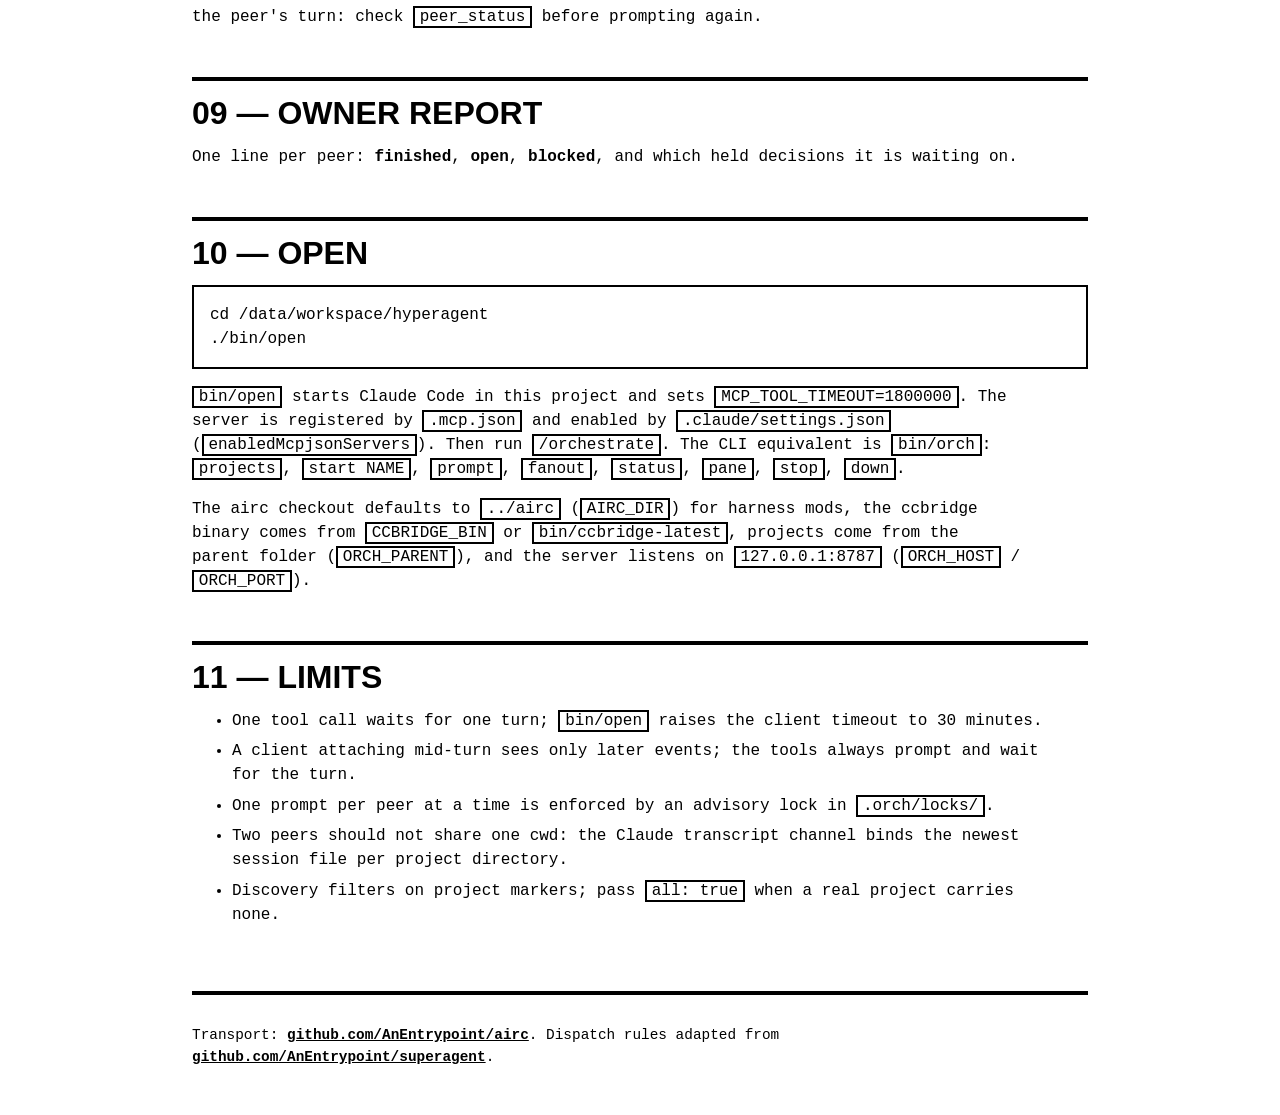
==== commit 95484a48: "orch: serve peers from the ccbridge release binary, drop tmux spawn_server runs the ccbridge serve b" ====
--- a/docs/index.html
+++ b/docs/index.html
@@ -60,7 +60,7 @@
 <h2>01 — Scope</h2>
 <p>This project opens as a Claude Code session with the <code>hyperagent</code> MCP server attached.
 The server starts peer Claude Code sessions in the projects beside this one, prompts them, and
-returns their turns. Peers are unmodified interactive harnesses running in tmux through
+returns their turns. Peers are unmodified interactive harnesses running in ccbridge PTYs through
 <a href="https://github.com/AnEntrypoint/airc">airc</a>. They are <strong>not</strong> Claude sessions in this
 session tree, so <code>ListAgents</code> and <code>SendMessage</code> never reach them.</p>
 
@@ -68,13 +68,13 @@
 <table>
   <tr><th>Direction</th><th>Mechanism</th><th>Result</th></tr>
   <tr><td>Tool call</td><td>Claude Code calls <code>mcp__hyperagent__*</code>; the stdio server runs <code>bin/orch</code></td><td>one orchestration layer for MCP and CLI</td></tr>
-  <tr><td>Prompt in</td><td>airc pastes text into the peer's tmux pane with bracketed paste and Enter</td><td>the peer treats it as a human typing</td></tr>
+  <tr><td>Prompt in</td><td>ccbridge writes the text into the peer's PTY with bracketed paste and Enter</td><td>the peer treats it as a human typing</td></tr>
   <tr><td>Reply out</td><td>airc reads the harness's own transcript, never the TUI screen</td><td>clean text with no spinner or ANSI damage</td></tr>
   <tr><td>Turn end</td><td>Claude's <code>system/turn_duration</code> record</td><td>one <code>e:</code> frame per turn</td></tr>
-  <tr><td>Status</td><td><code>GET /sessions</code> plus tmux pane tail</td><td><code>alive</code>, <code>busy</code>, <code>cwd</code>, last pane lines</td></tr>
+  <tr><td>Status</td><td><code>GET /sessions</code> with the pane tail</td><td><code>alive</code>, <code>busy</code>, <code>cwd</code>, last pane lines</td></tr>
 </table>
 <p>A session is created the first time its name connects and survives tool calls, so a peer keeps
-its context across dispatch cycles. The tmux session is <code>ccb-NAME</code>.</p>
+its context across dispatch cycles.</p>
 
 <h2>03 — MCP tools</h2>
 <table>
@@ -130,8 +130,7 @@
 <p>With no <code>project</code>, the last project touched is used; that ledger lives in
 <code>.orch/state.json</code> and remembers each project's cwd and harness. With no
 <code>session_id</code>, the project's newest session in that harness is resumed.
-<code>list_project_sessions</code> shows the candidates per harness. Resume retires a live hub or
-leftover <code>ccb-NAME</code> tmux session, restarts the airc server when needed, and launches the
+<code>list_project_sessions</code> shows the candidates per harness. Resume retires a live hub, restarts the airc server when needed, and launches the
 harness's resume form. The resumed store is read from its end, so a turn returns only the new
 reply, not the saved history. <code>start_projects</code>, <code>instruct</code> and
 <code>instruct_many</code> accept <code>resume: true</code> and <code>harness</code> to do this
@@ -191,7 +190,7 @@
 (<code>enabledMcpjsonServers</code>). Then run <code>/orchestrate</code>. The CLI equivalent is
 <code>bin/orch</code>: <code>projects</code>, <code>start NAME</code>, <code>prompt</code>,
 <code>fanout</code>, <code>status</code>, <code>pane</code>, <code>stop</code>, <code>down</code>.</p>
-<p>The airc checkout defaults to <code>../airc</code> (<code>AIRC_DIR</code>), projects come from the parent
+<p>The airc checkout defaults to <code>../airc</code> (<code>AIRC_DIR</code>) for harness mods, the ccbridge binary comes from <code>CCBRIDGE_BIN</code> or <code>bin/ccbridge-latest</code>, projects come from the parent
 folder (<code>ORCH_PARENT</code>), and the server listens on <code>127.0.0.1:8787</code>
 (<code>ORCH_HOST</code> / <code>ORCH_PORT</code>).</p>
 
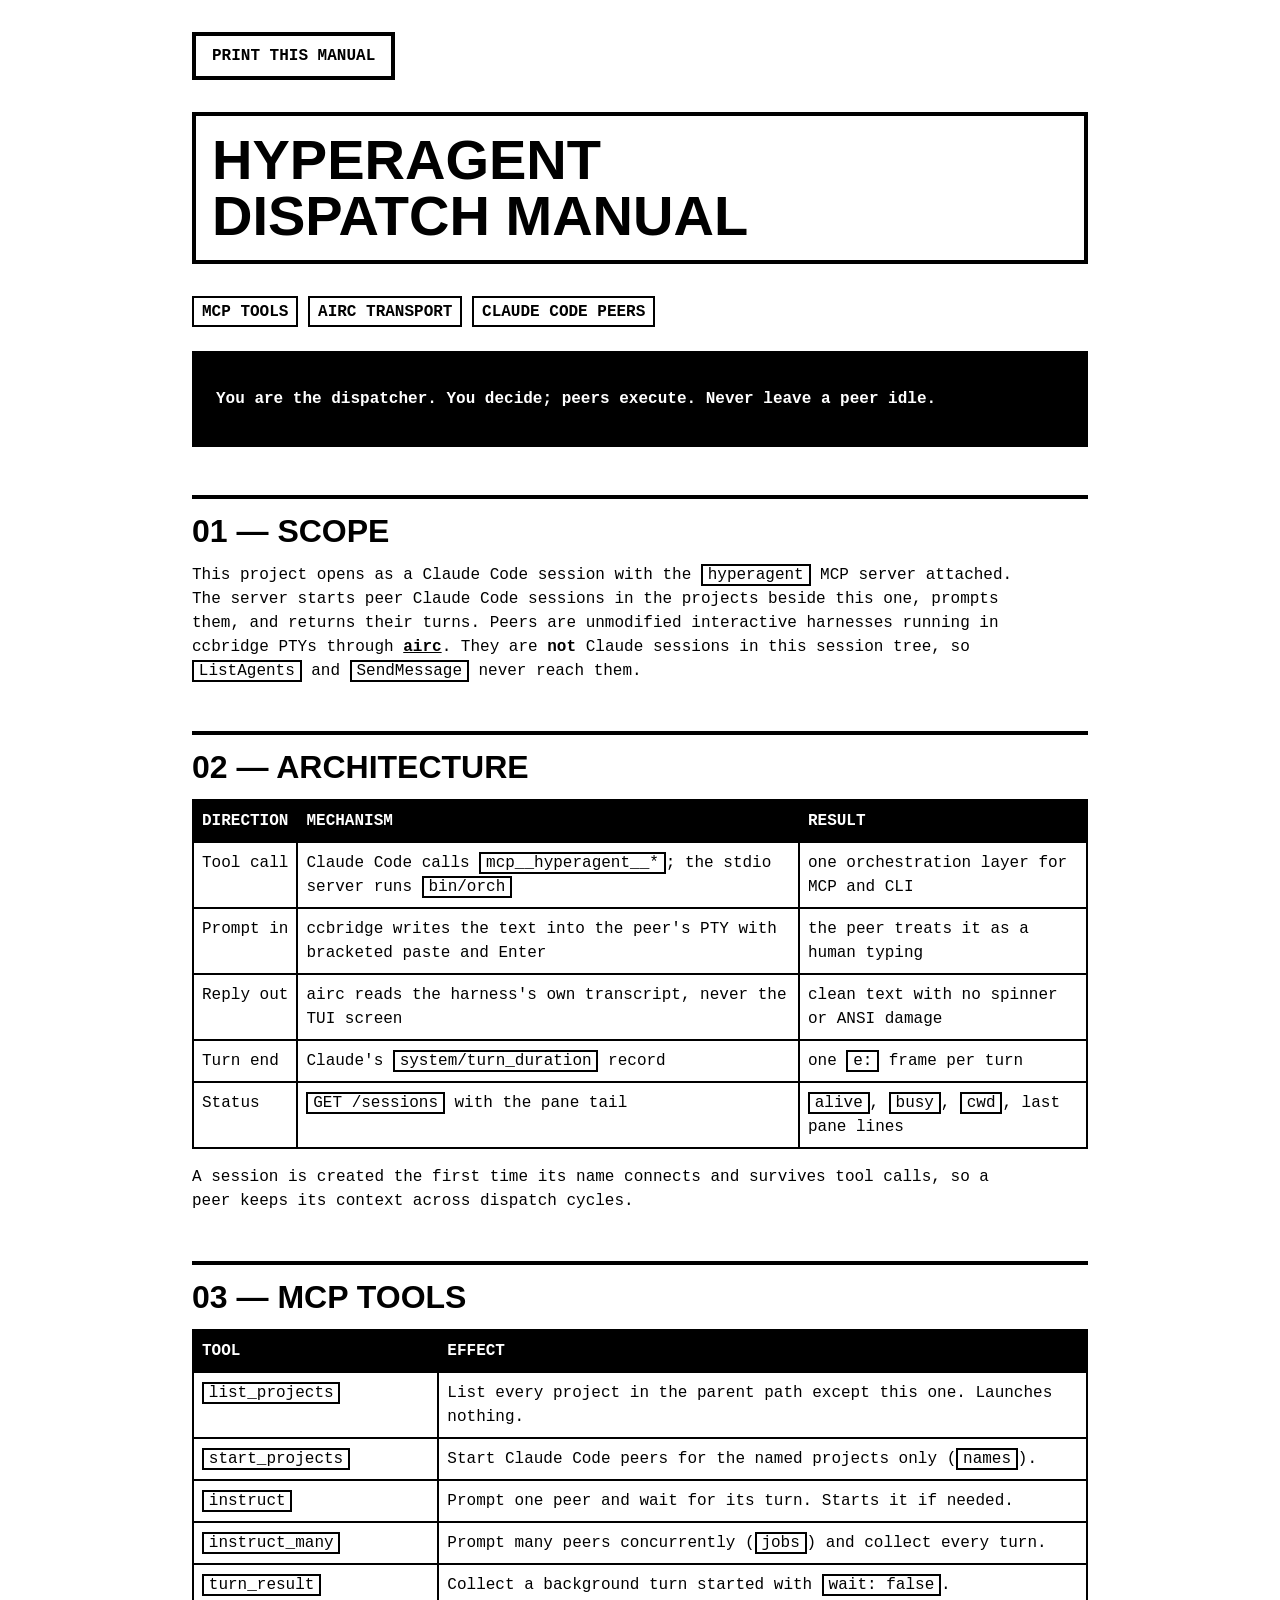
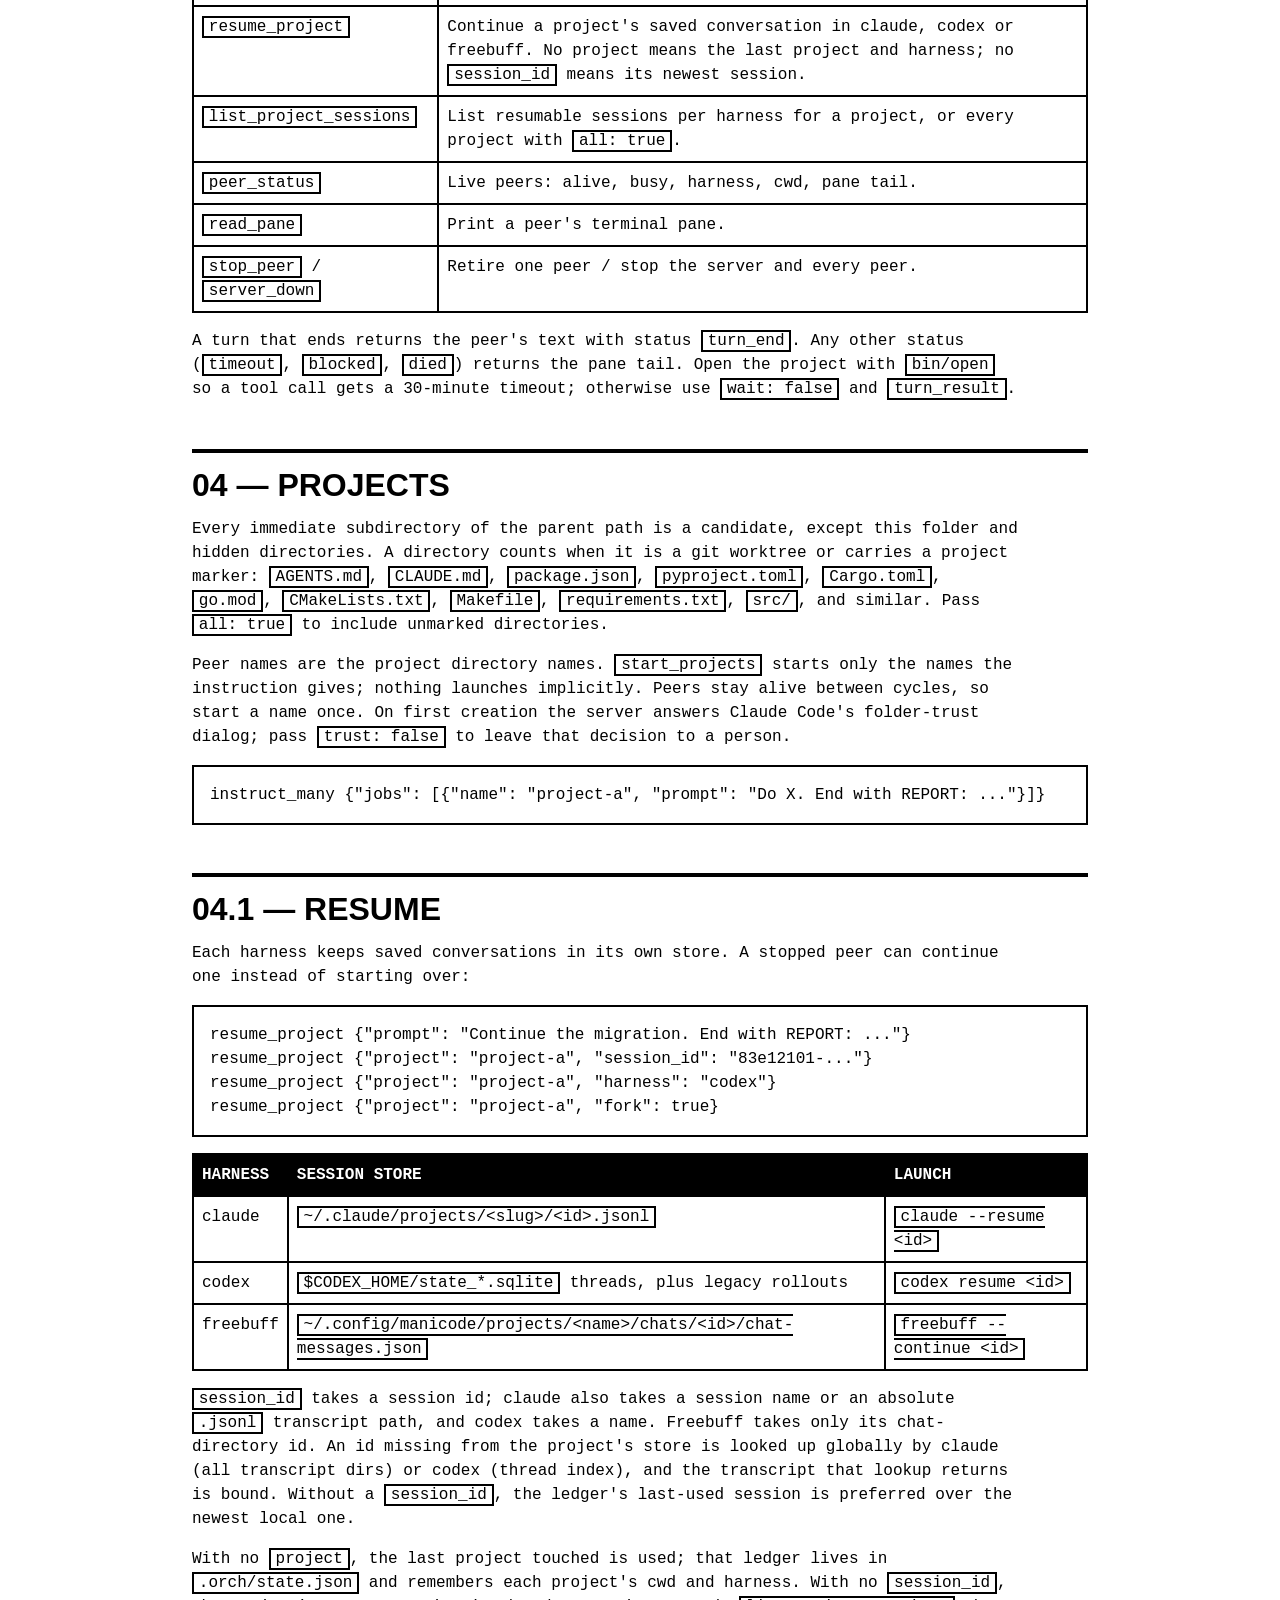
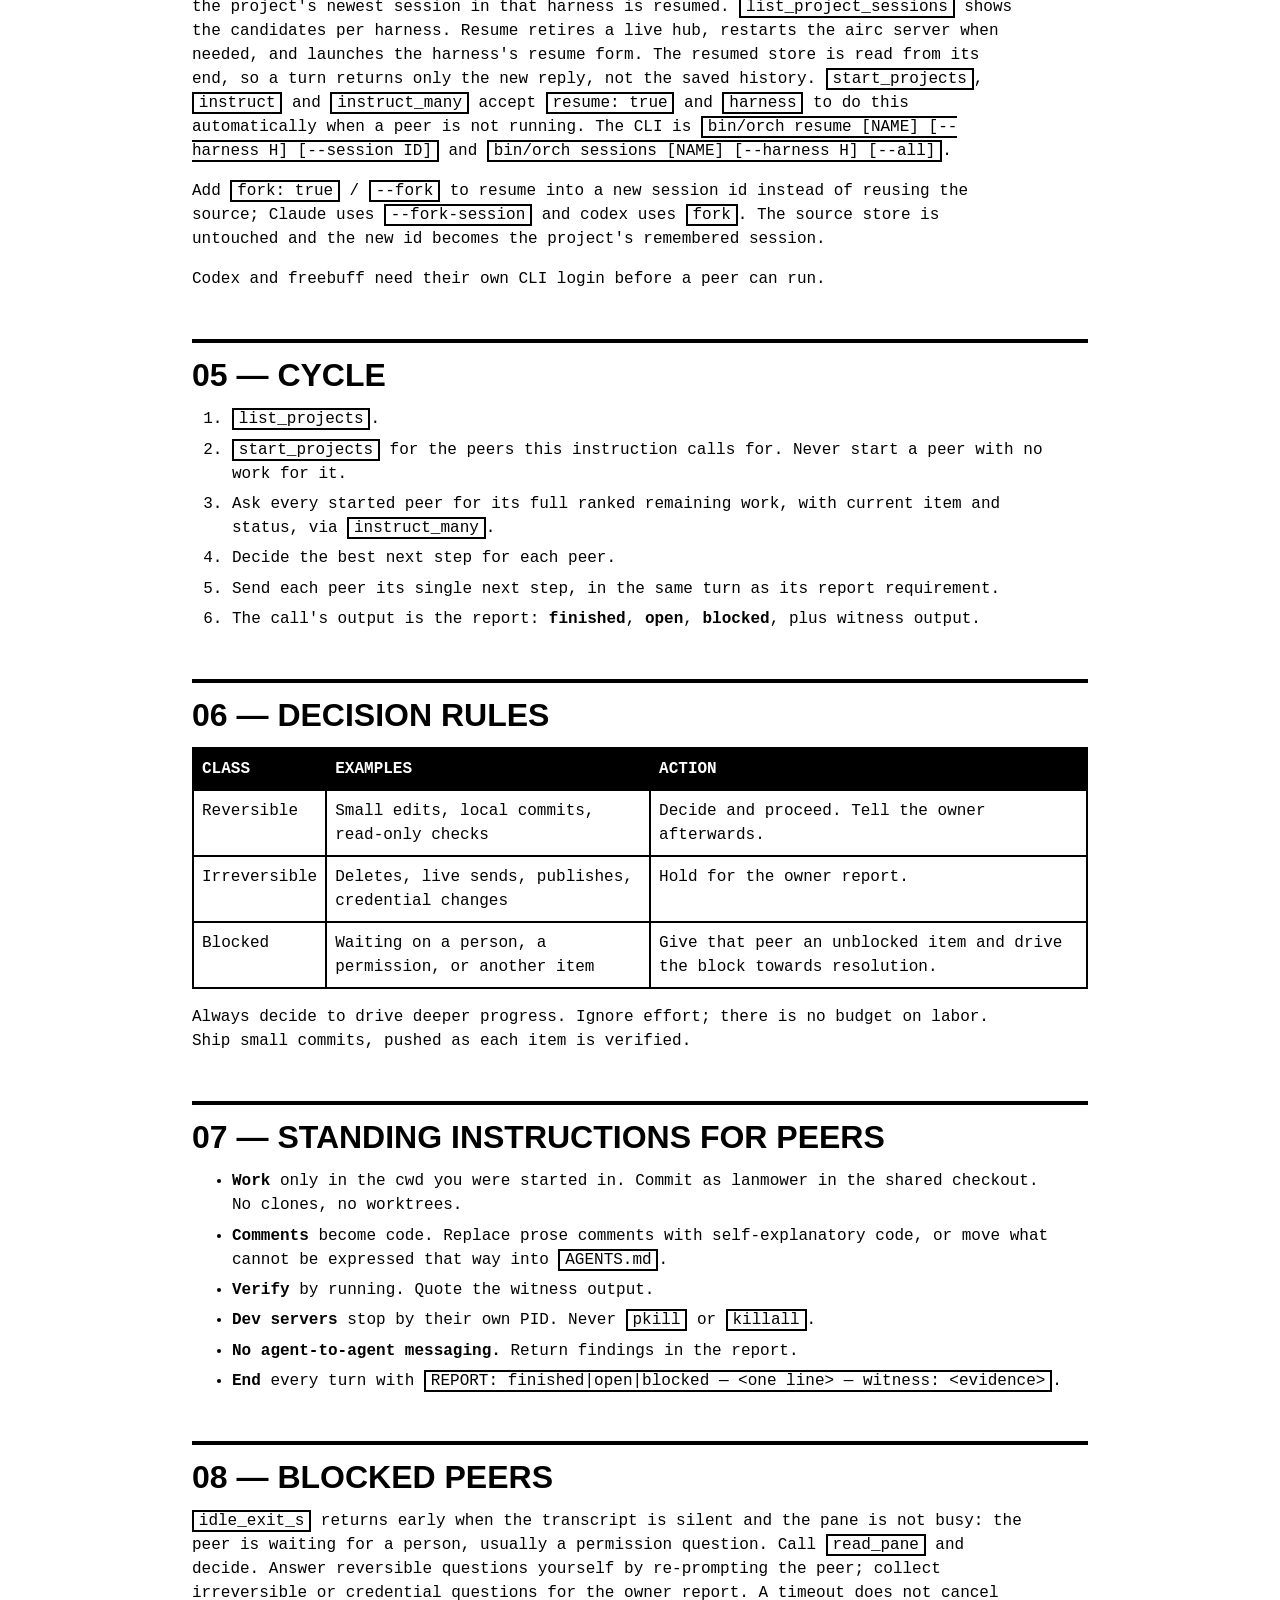
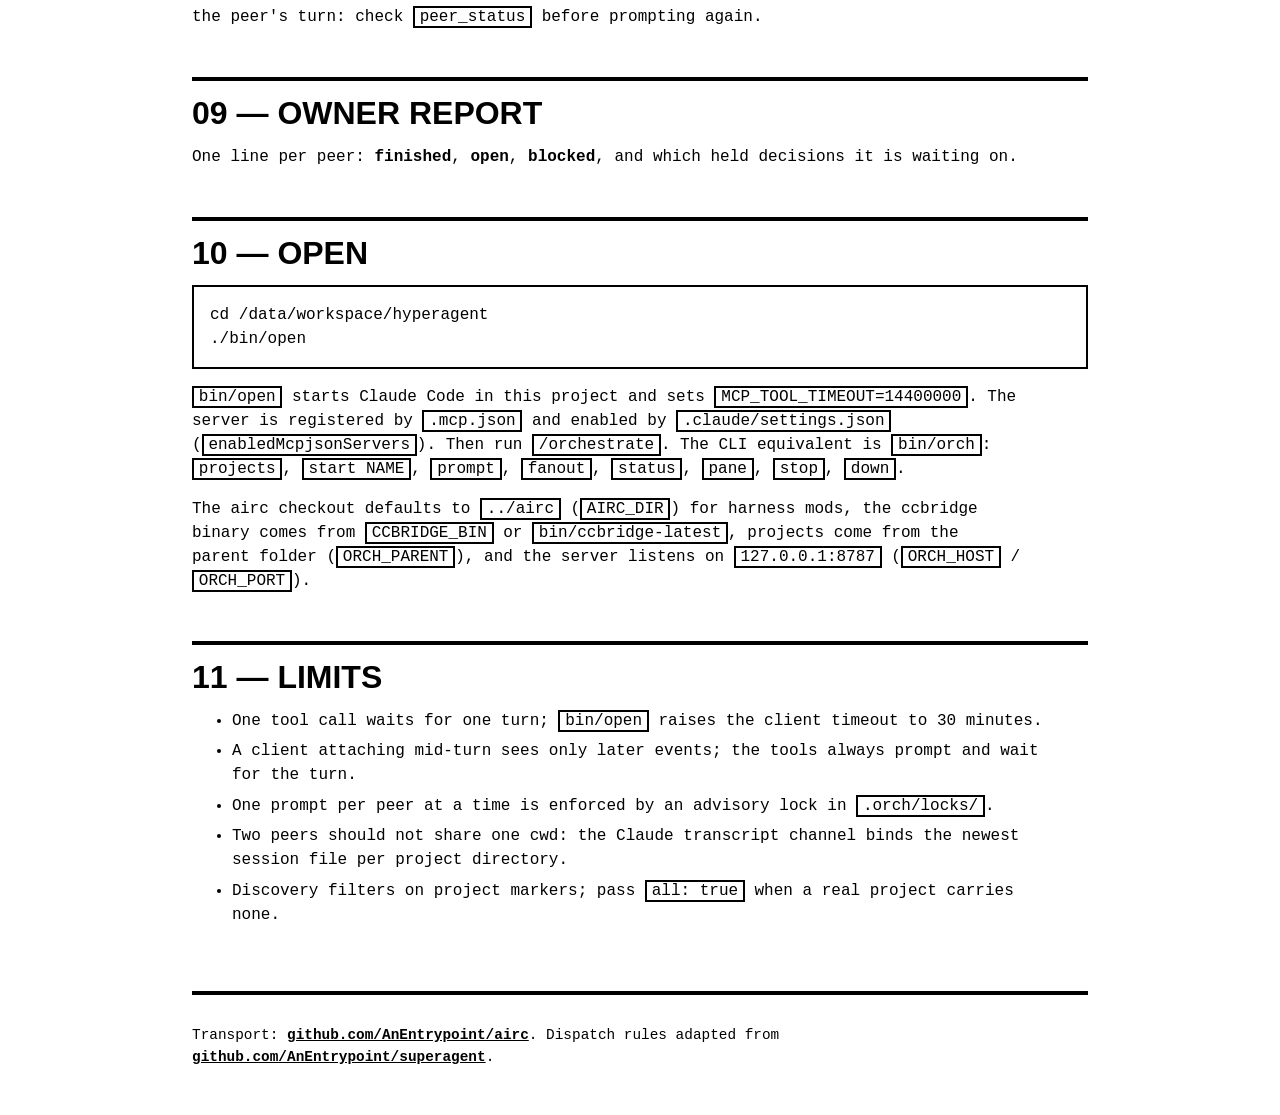
==== commit 94e71e4f: "Raise the turn deadline and client tool timeout to four hours A peer turn that is still working hit " ====
--- a/docs/index.html
+++ b/docs/index.html
@@ -185,7 +185,7 @@
 <h2>10 — Open</h2>
 <pre>cd /data/workspace/hyperagent
 ./bin/open</pre>
-<p><code>bin/open</code> starts Claude Code in this project and sets <code>MCP_TOOL_TIMEOUT=1800000</code>.
+<p><code>bin/open</code> starts Claude Code in this project and sets <code>MCP_TOOL_TIMEOUT=14400000</code>.
 The server is registered by <code>.mcp.json</code> and enabled by <code>.claude/settings.json</code>
 (<code>enabledMcpjsonServers</code>). Then run <code>/orchestrate</code>. The CLI equivalent is
 <code>bin/orch</code>: <code>projects</code>, <code>start NAME</code>, <code>prompt</code>,
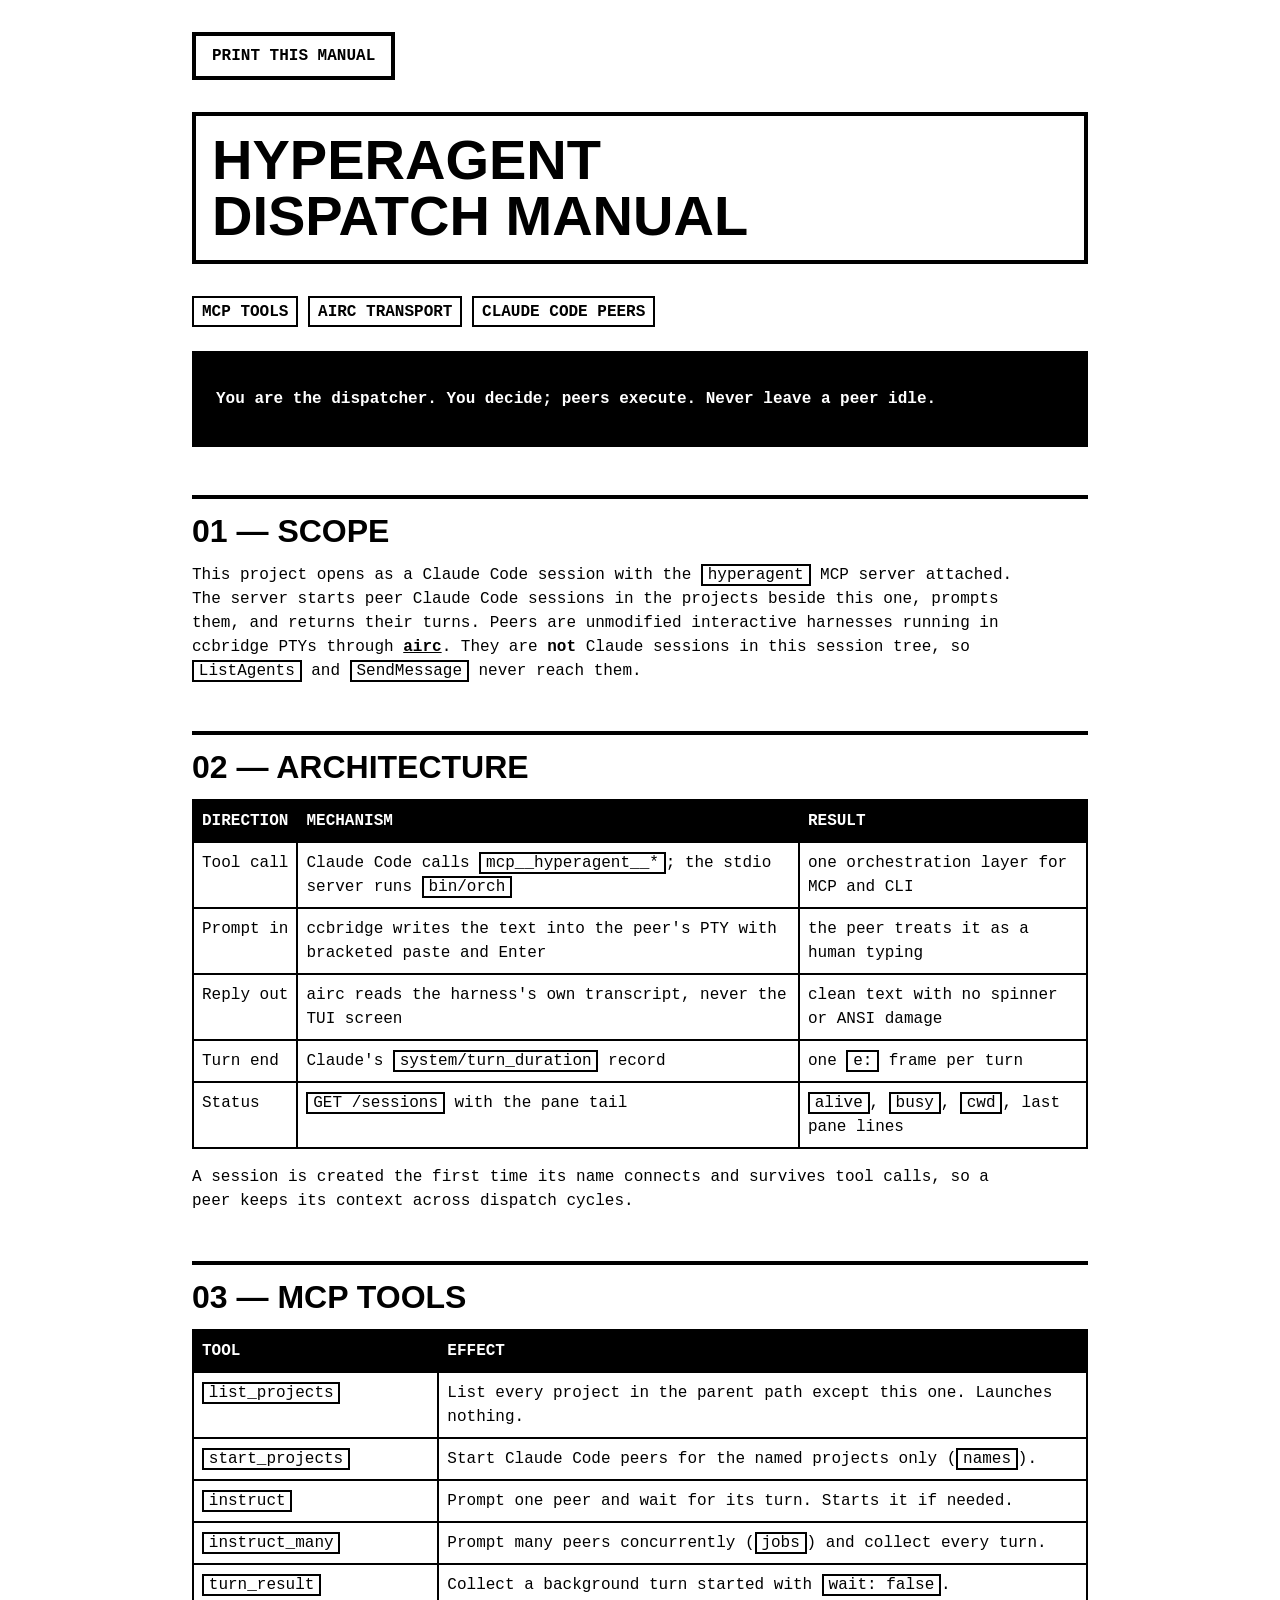
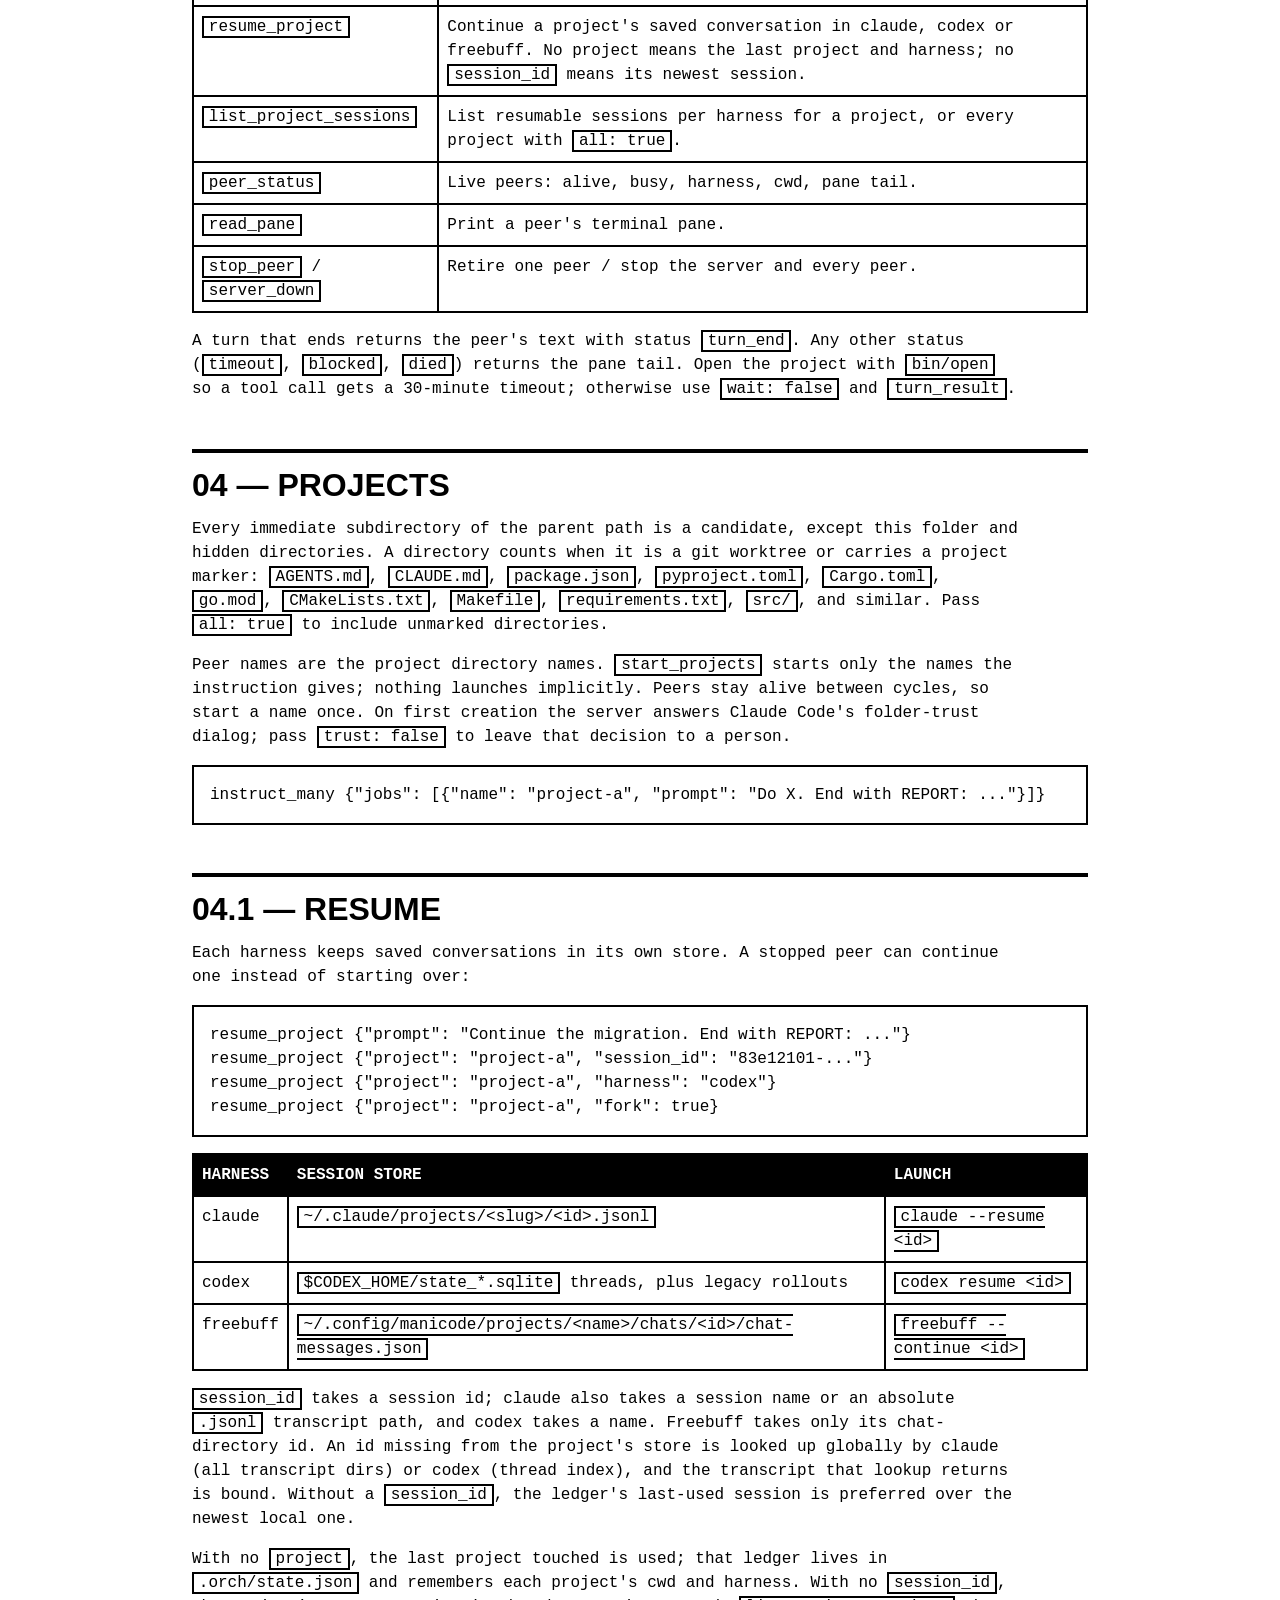
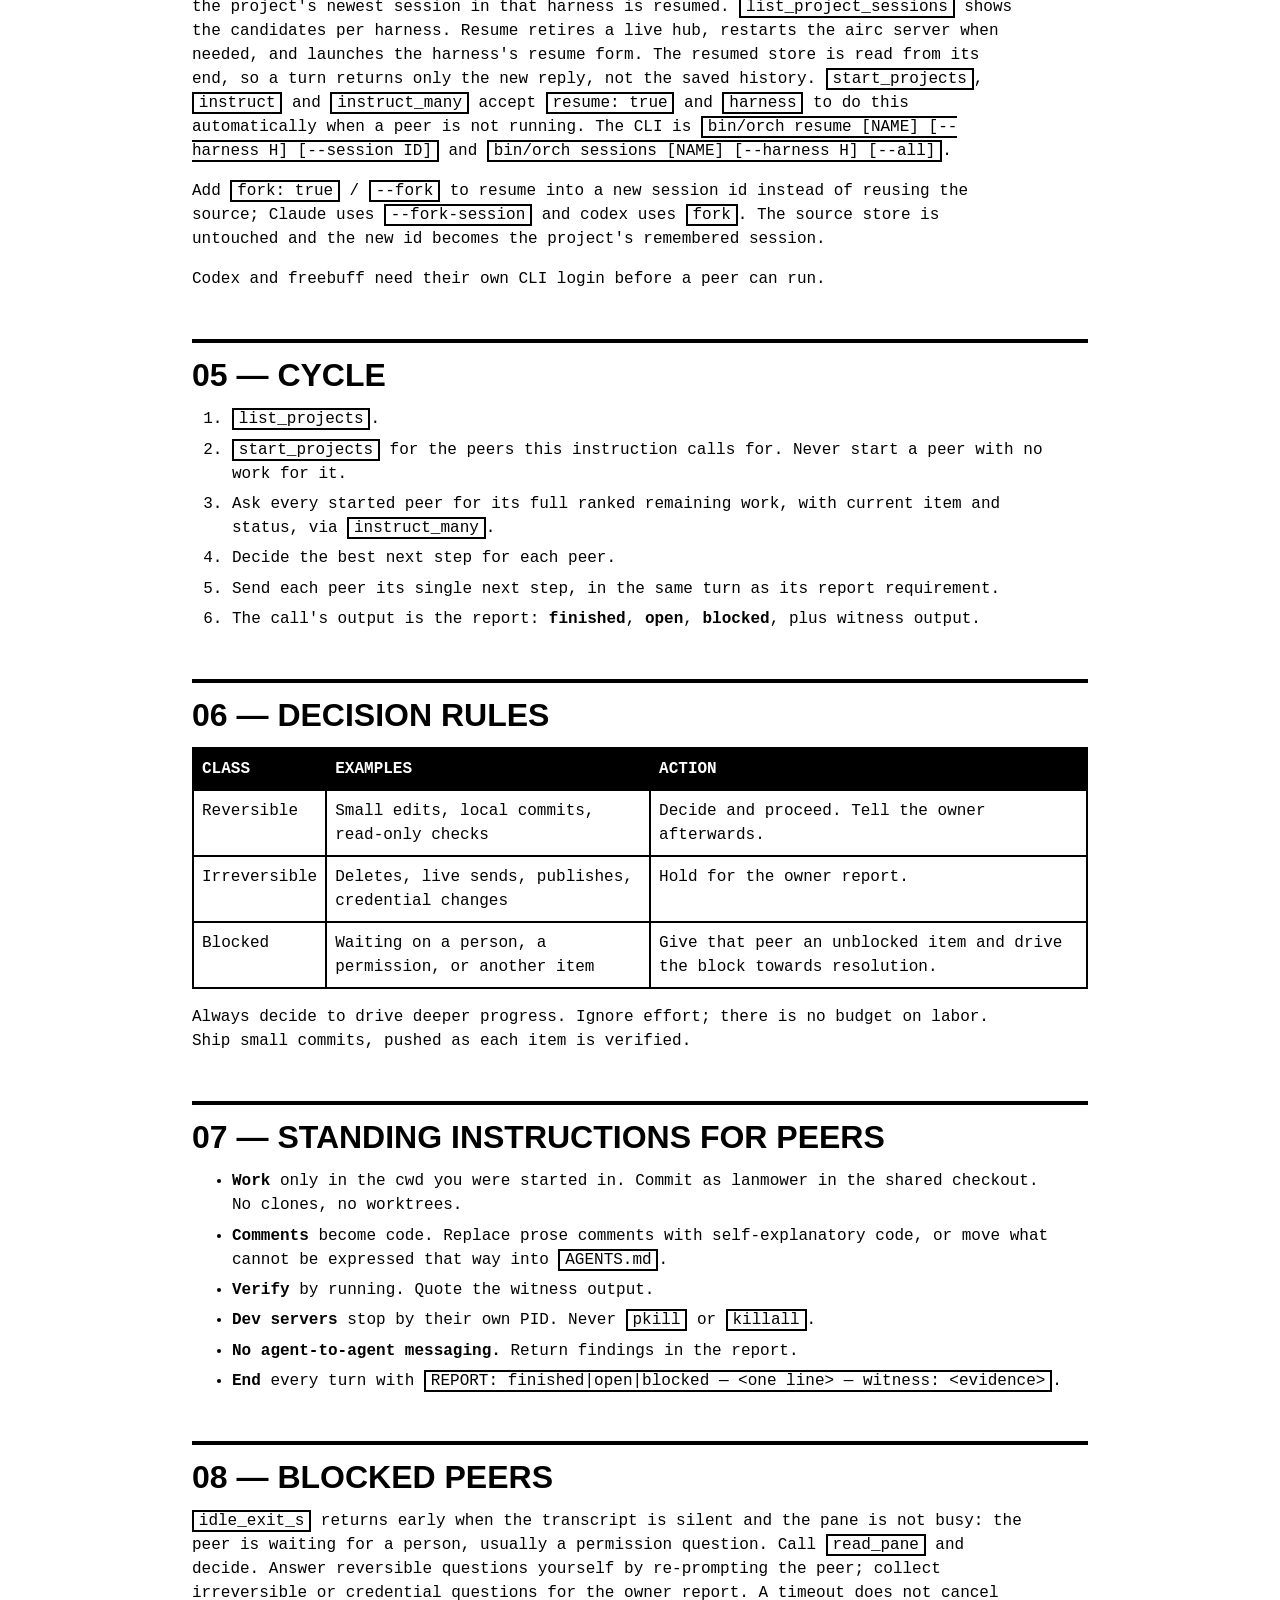
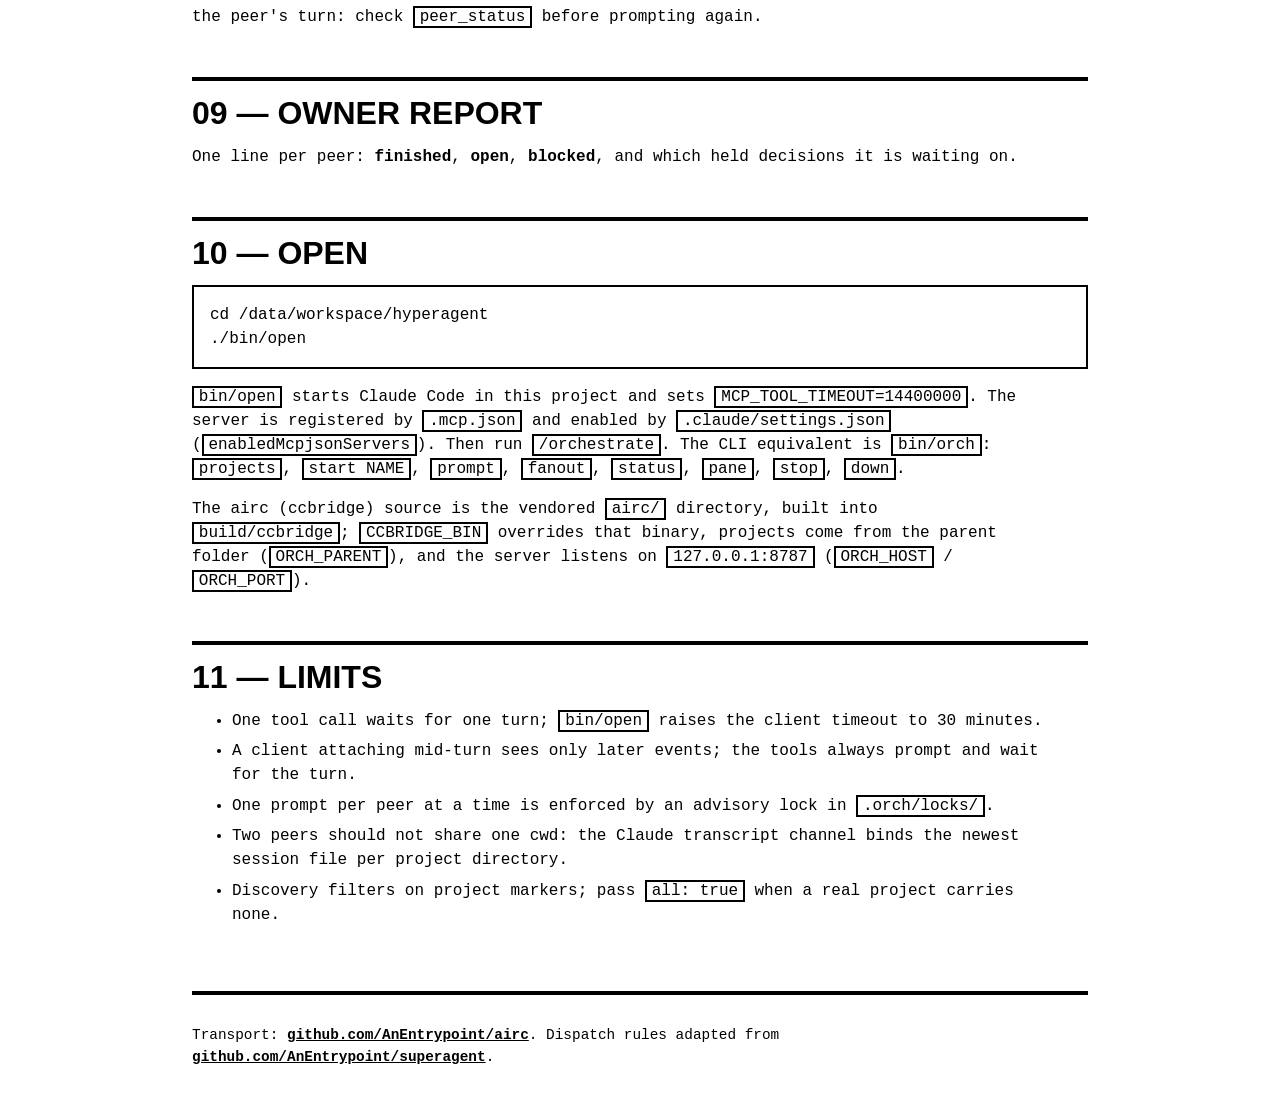
==== commit bbfe3e98: "docs: the C++ conversion; airc is vendored at airc/ and built into build/ccbridge, the Python refere" ====
--- a/docs/index.html
+++ b/docs/index.html
@@ -190,7 +190,7 @@
 (<code>enabledMcpjsonServers</code>). Then run <code>/orchestrate</code>. The CLI equivalent is
 <code>bin/orch</code>: <code>projects</code>, <code>start NAME</code>, <code>prompt</code>,
 <code>fanout</code>, <code>status</code>, <code>pane</code>, <code>stop</code>, <code>down</code>.</p>
-<p>The airc checkout defaults to <code>../airc</code> (<code>AIRC_DIR</code>) for harness mods, the ccbridge binary comes from <code>CCBRIDGE_BIN</code> or <code>bin/ccbridge-latest</code>, projects come from the parent
+<p>The airc (ccbridge) source is the vendored <code>airc/</code> directory, built into <code>build/ccbridge</code>; <code>CCBRIDGE_BIN</code> overrides that binary, projects come from the parent
 folder (<code>ORCH_PARENT</code>), and the server listens on <code>127.0.0.1:8787</code>
 (<code>ORCH_HOST</code> / <code>ORCH_PORT</code>).</p>
 
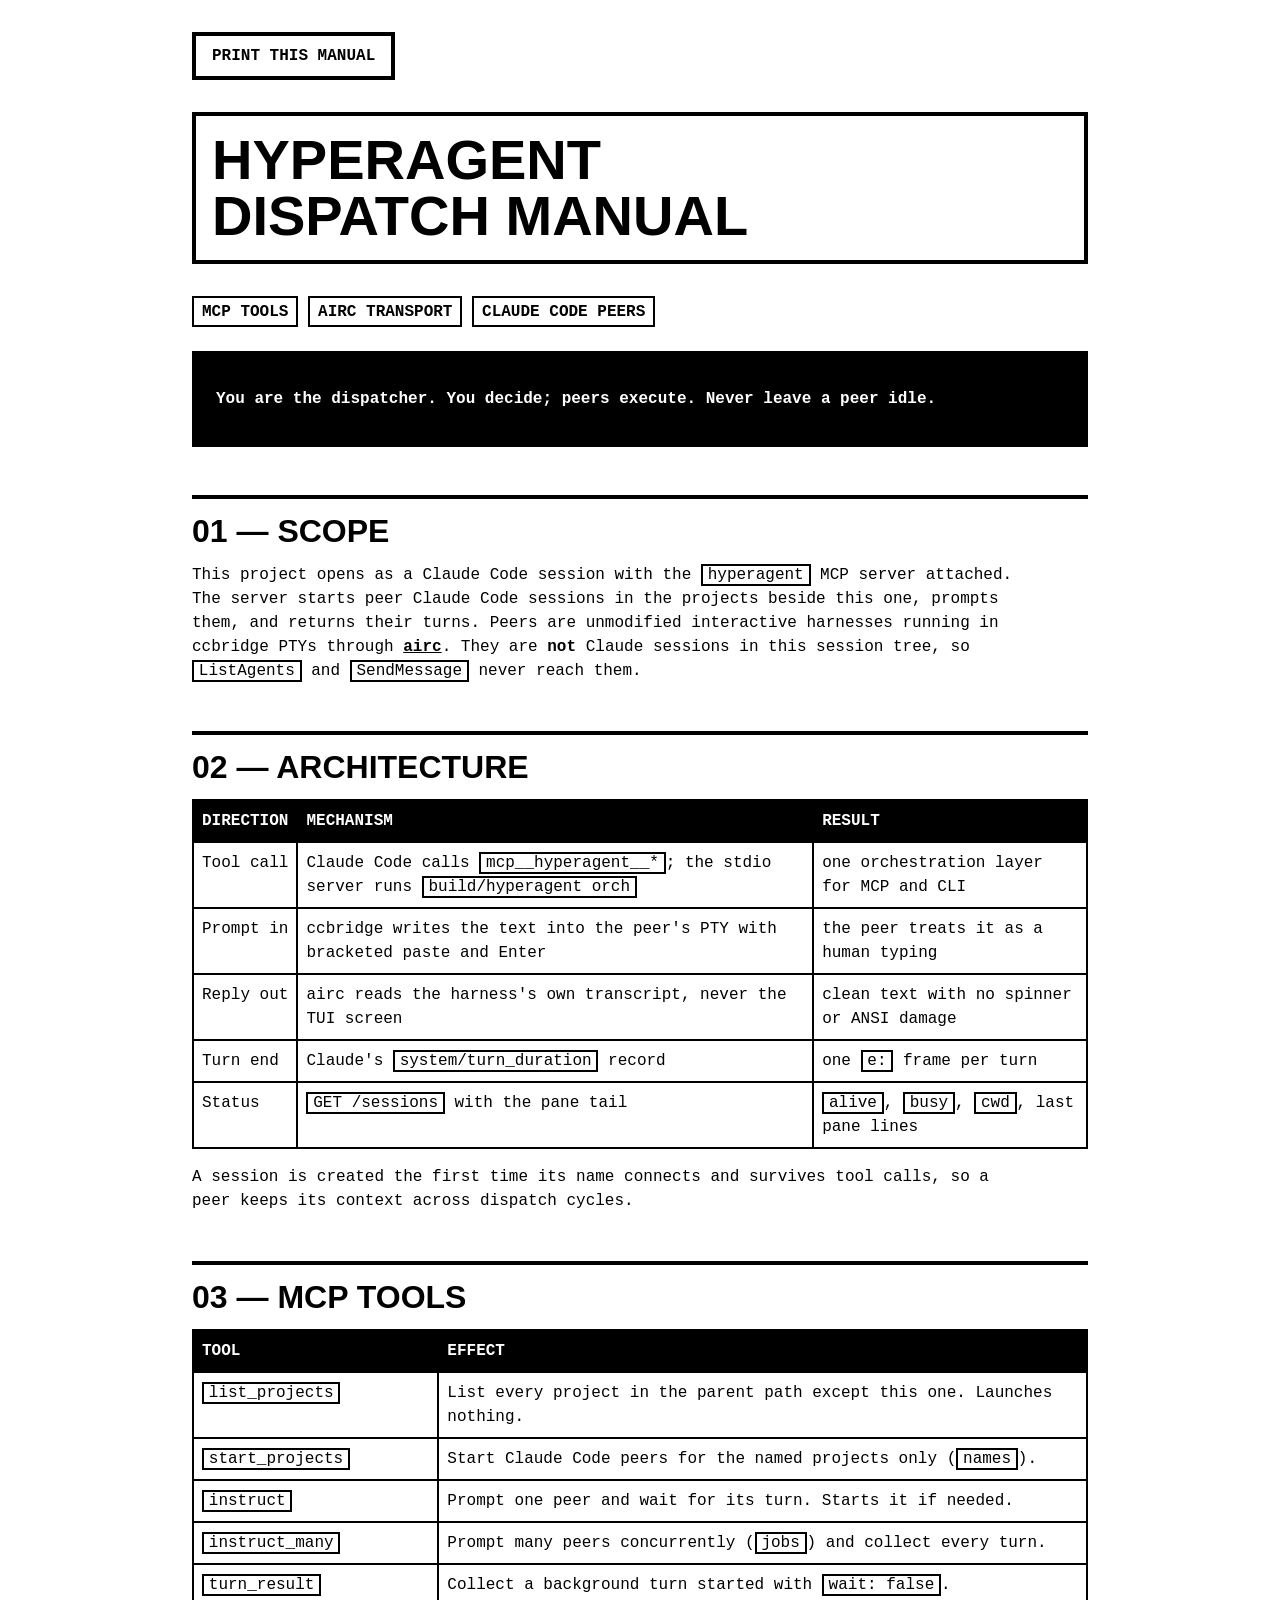
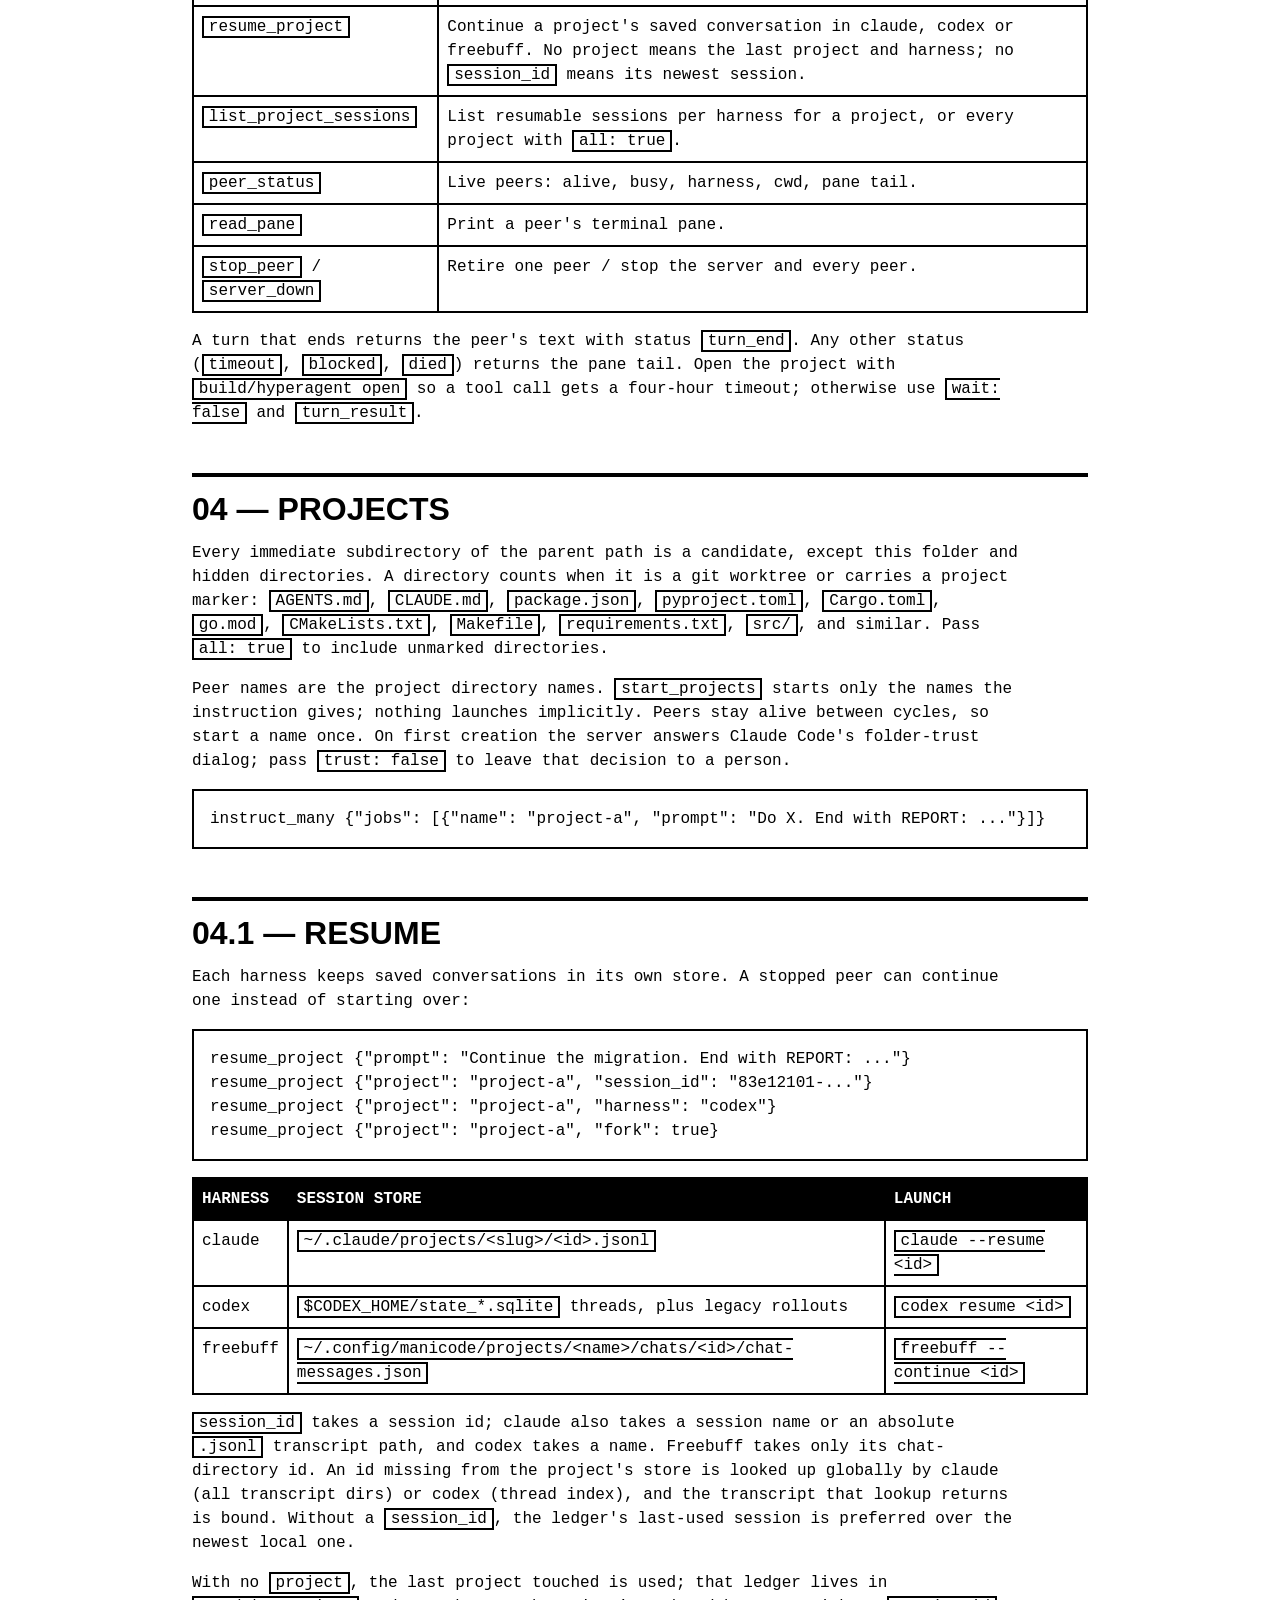
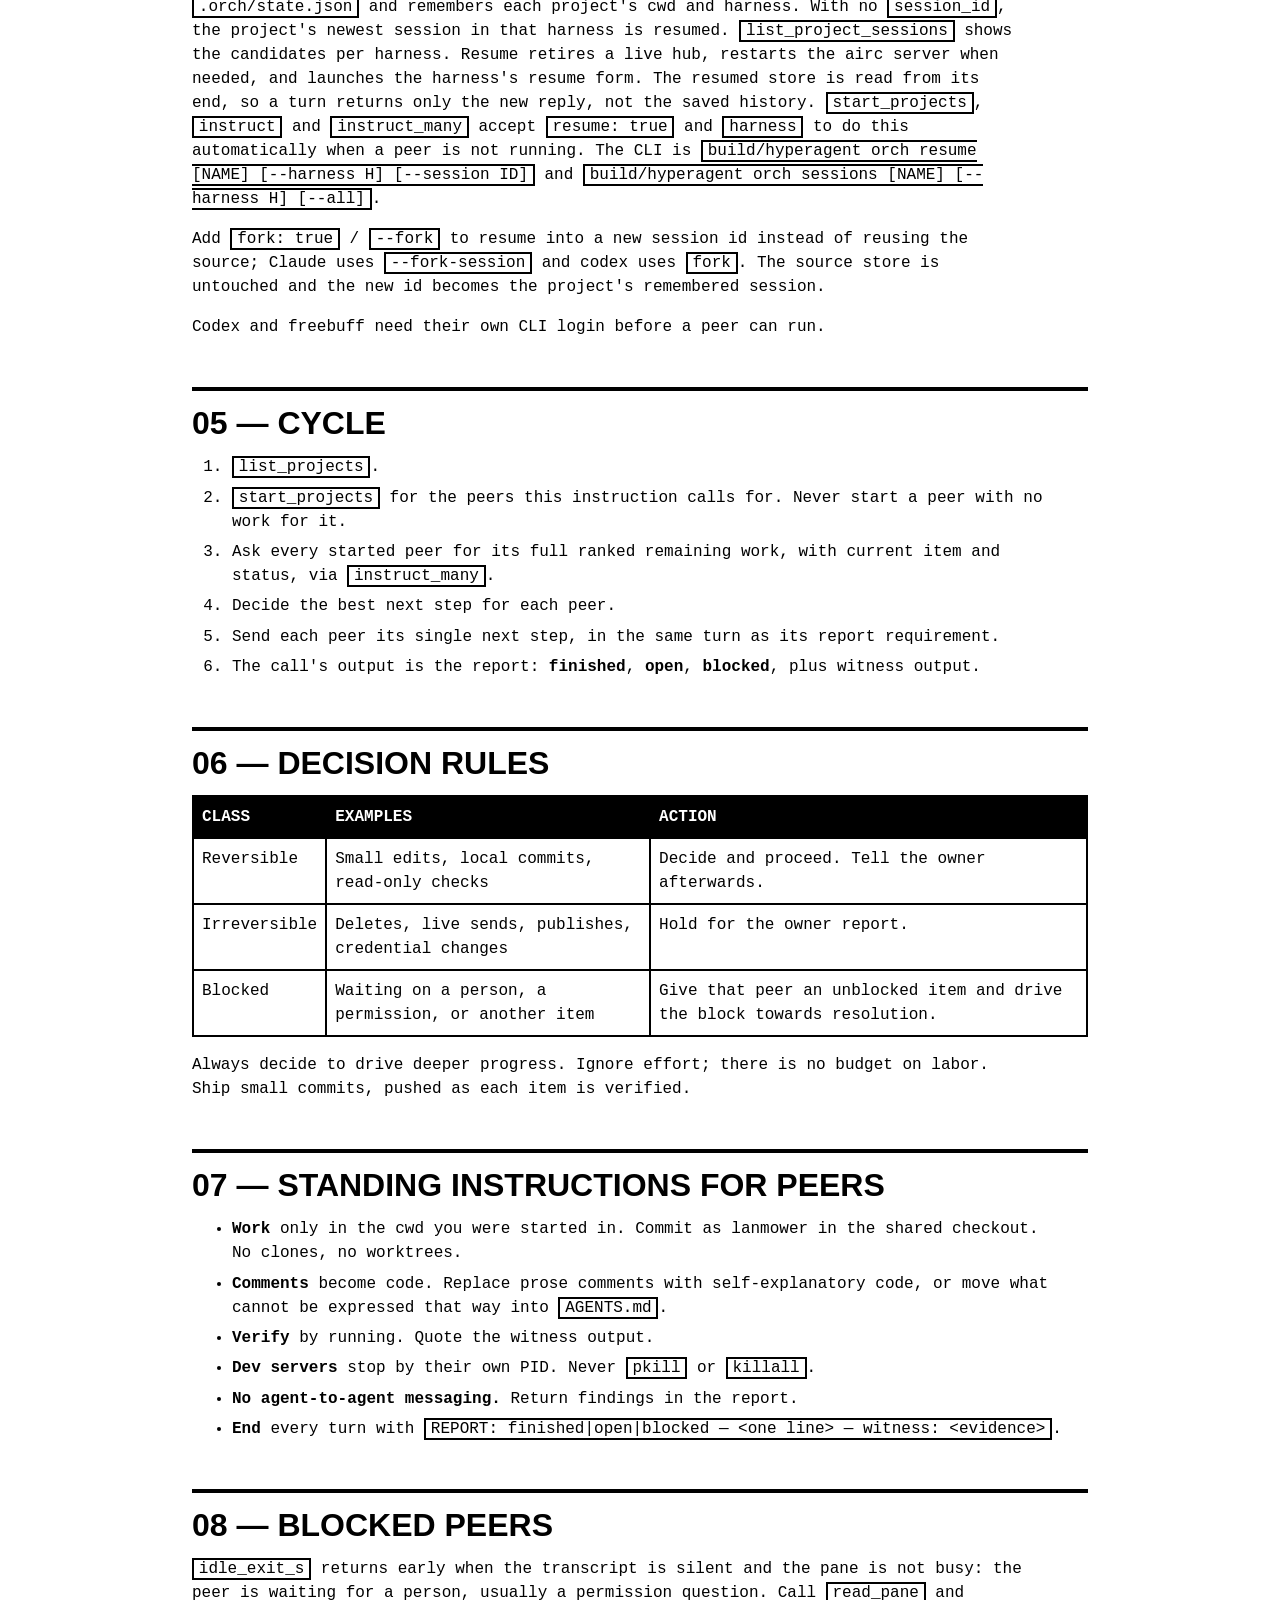
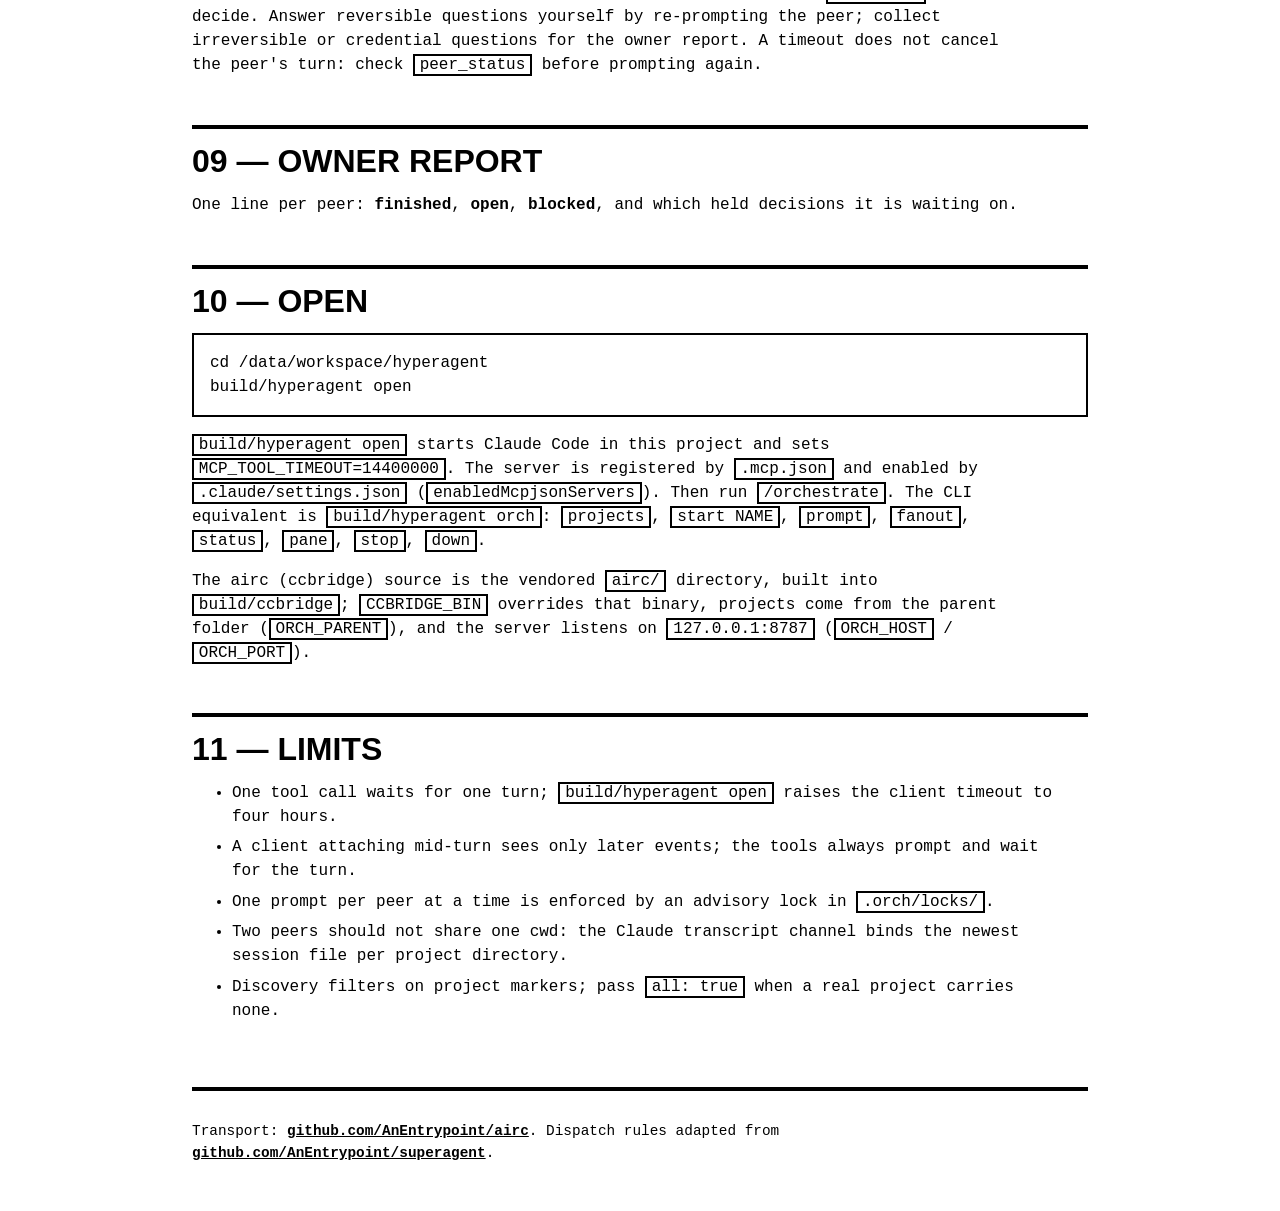
==== commit fff009a0: "bin wrappers are gone: orch, watch, gui and open are native build/hyperagent subcommands; the messag" ====
--- a/docs/index.html
+++ b/docs/index.html
@@ -67,7 +67,7 @@
 <h2>02 — Architecture</h2>
 <table>
   <tr><th>Direction</th><th>Mechanism</th><th>Result</th></tr>
-  <tr><td>Tool call</td><td>Claude Code calls <code>mcp__hyperagent__*</code>; the stdio server runs <code>bin/orch</code></td><td>one orchestration layer for MCP and CLI</td></tr>
+  <tr><td>Tool call</td><td>Claude Code calls <code>mcp__hyperagent__*</code>; the stdio server runs <code>build/hyperagent orch</code></td><td>one orchestration layer for MCP and CLI</td></tr>
   <tr><td>Prompt in</td><td>ccbridge writes the text into the peer's PTY with bracketed paste and Enter</td><td>the peer treats it as a human typing</td></tr>
   <tr><td>Reply out</td><td>airc reads the harness's own transcript, never the TUI screen</td><td>clean text with no spinner or ANSI damage</td></tr>
   <tr><td>Turn end</td><td>Claude's <code>system/turn_duration</code> record</td><td>one <code>e:</code> frame per turn</td></tr>
@@ -92,7 +92,7 @@
 </table>
 <p>A turn that ends returns the peer's text with status <code>turn_end</code>. Any other status
 (<code>timeout</code>, <code>blocked</code>, <code>died</code>) returns the pane tail. Open the project with
-<code>bin/open</code> so a tool call gets a 30-minute timeout; otherwise use <code>wait: false</code> and
+<code>build/hyperagent open</code> so a tool call gets a four-hour timeout; otherwise use <code>wait: false</code> and
 <code>turn_result</code>.</p>
 
 <h2>04 — Projects</h2>
@@ -135,8 +135,8 @@
 reply, not the saved history. <code>start_projects</code>, <code>instruct</code> and
 <code>instruct_many</code> accept <code>resume: true</code> and <code>harness</code> to do this
 automatically when a peer is not running. The CLI is
-<code>bin/orch resume [NAME] [--harness H] [--session ID]</code> and
-<code>bin/orch sessions [NAME] [--harness H] [--all]</code>.</p>
+<code>build/hyperagent orch resume [NAME] [--harness H] [--session ID]</code> and
+<code>build/hyperagent orch sessions [NAME] [--harness H] [--all]</code>.</p>
 <p>Add <code>fork: true</code> / <code>--fork</code> to resume into a new session id instead of
 reusing the source; Claude uses <code>--fork-session</code> and codex uses <code>fork</code>. The
 source store is untouched and the new id becomes the project's remembered session.</p>
@@ -184,11 +184,11 @@
 
 <h2>10 — Open</h2>
 <pre>cd /data/workspace/hyperagent
-./bin/open</pre>
-<p><code>bin/open</code> starts Claude Code in this project and sets <code>MCP_TOOL_TIMEOUT=14400000</code>.
+build/hyperagent open</pre>
+<p><code>build/hyperagent open</code> starts Claude Code in this project and sets <code>MCP_TOOL_TIMEOUT=14400000</code>.
 The server is registered by <code>.mcp.json</code> and enabled by <code>.claude/settings.json</code>
 (<code>enabledMcpjsonServers</code>). Then run <code>/orchestrate</code>. The CLI equivalent is
-<code>bin/orch</code>: <code>projects</code>, <code>start NAME</code>, <code>prompt</code>,
+<code>build/hyperagent orch</code>: <code>projects</code>, <code>start NAME</code>, <code>prompt</code>,
 <code>fanout</code>, <code>status</code>, <code>pane</code>, <code>stop</code>, <code>down</code>.</p>
 <p>The airc (ccbridge) source is the vendored <code>airc/</code> directory, built into <code>build/ccbridge</code>; <code>CCBRIDGE_BIN</code> overrides that binary, projects come from the parent
 folder (<code>ORCH_PARENT</code>), and the server listens on <code>127.0.0.1:8787</code>
@@ -196,7 +196,7 @@
 
 <h2>11 — Limits</h2>
 <ul>
-  <li>One tool call waits for one turn; <code>bin/open</code> raises the client timeout to 30 minutes.</li>
+  <li>One tool call waits for one turn; <code>build/hyperagent open</code> raises the client timeout to four hours.</li>
   <li>A client attaching mid-turn sees only later events; the tools always prompt and wait for the turn.</li>
   <li>One prompt per peer at a time is enforced by an advisory lock in <code>.orch/locks/</code>.</li>
   <li>Two peers should not share one cwd: the Claude transcript channel binds the newest session file per project directory.</li>
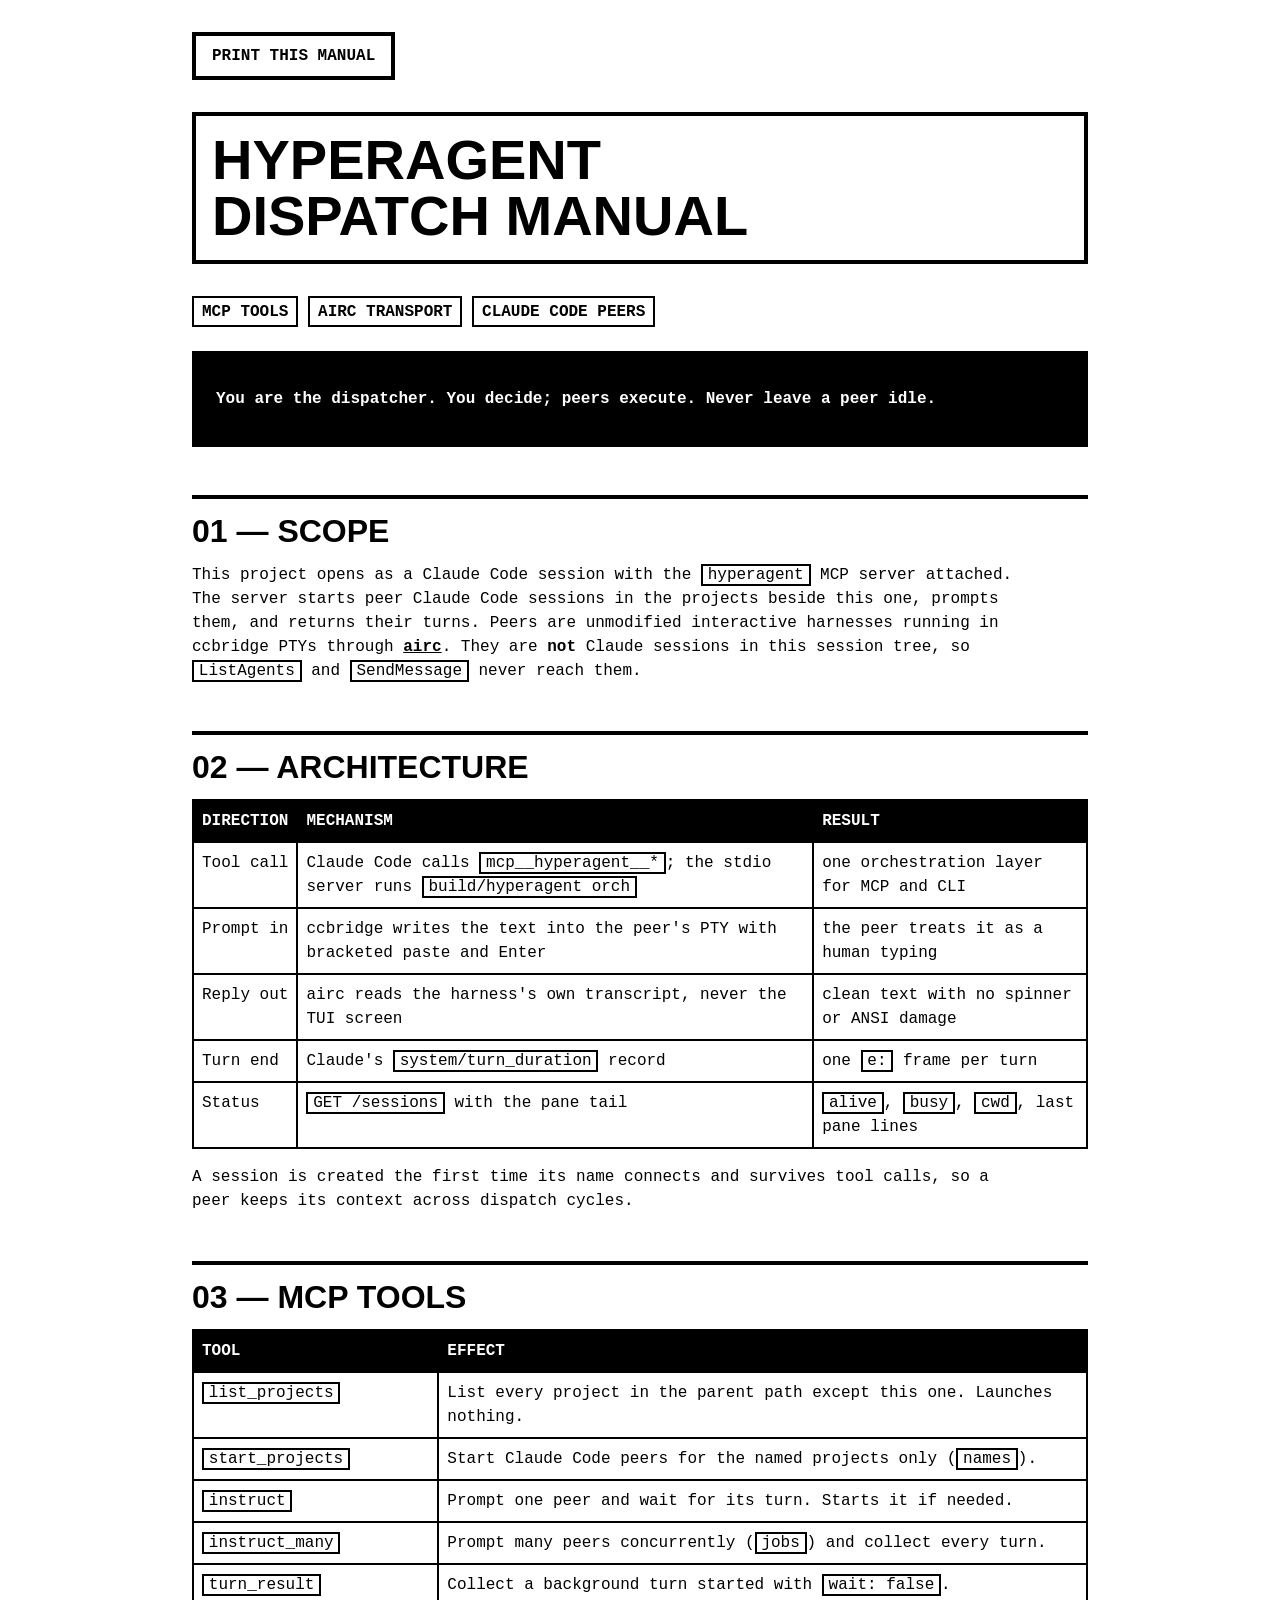
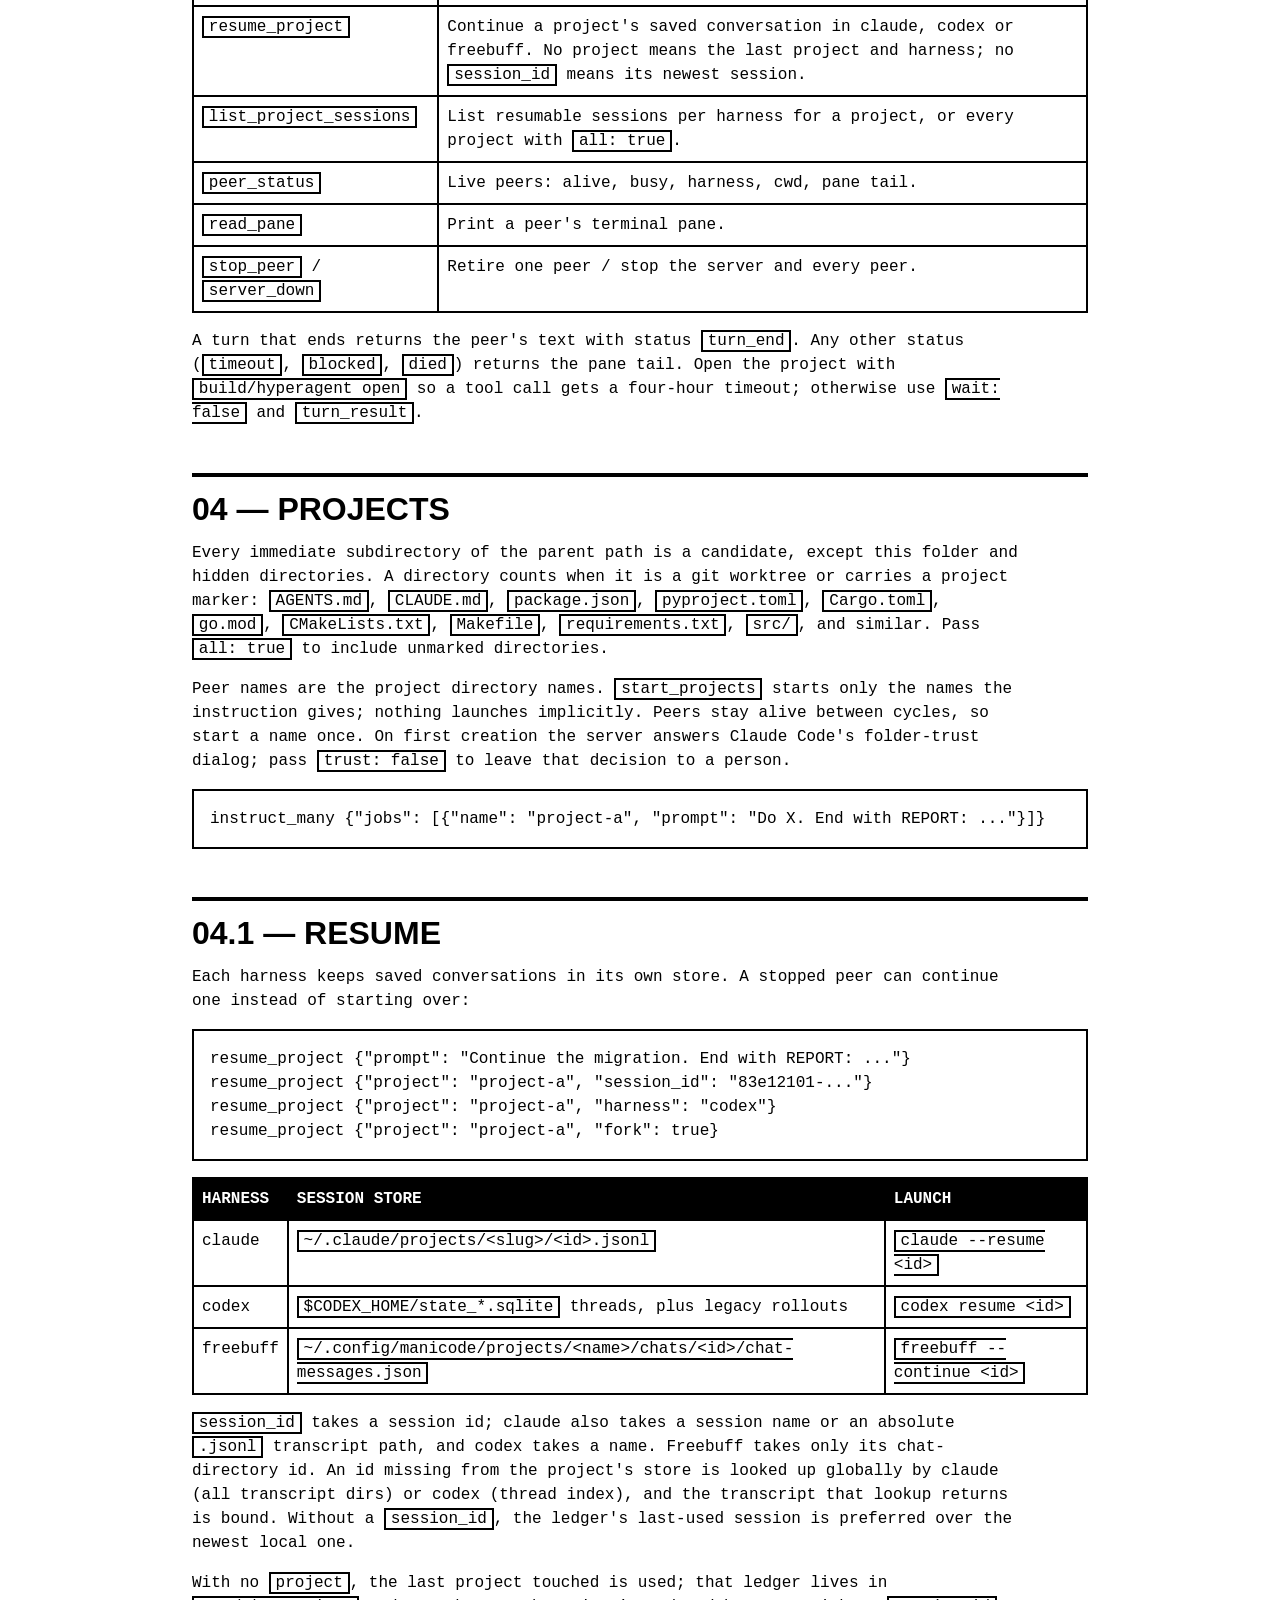
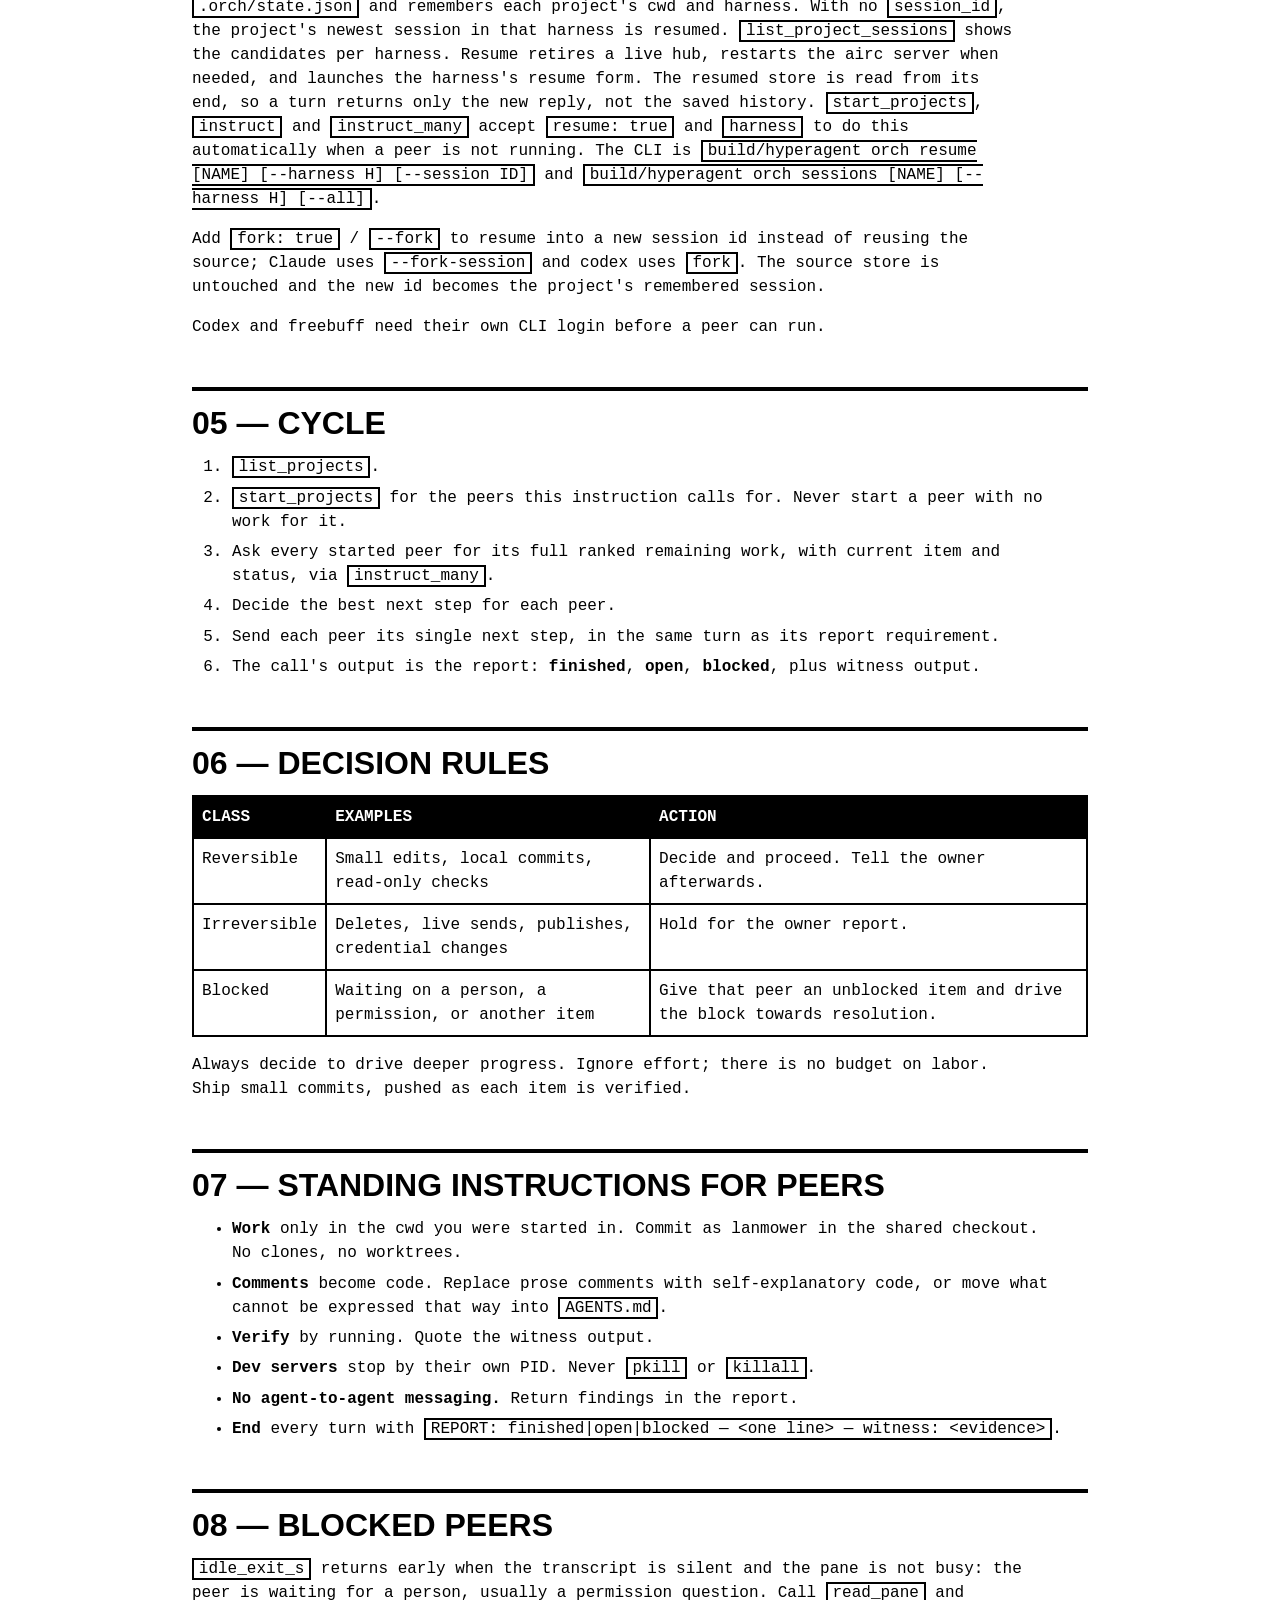
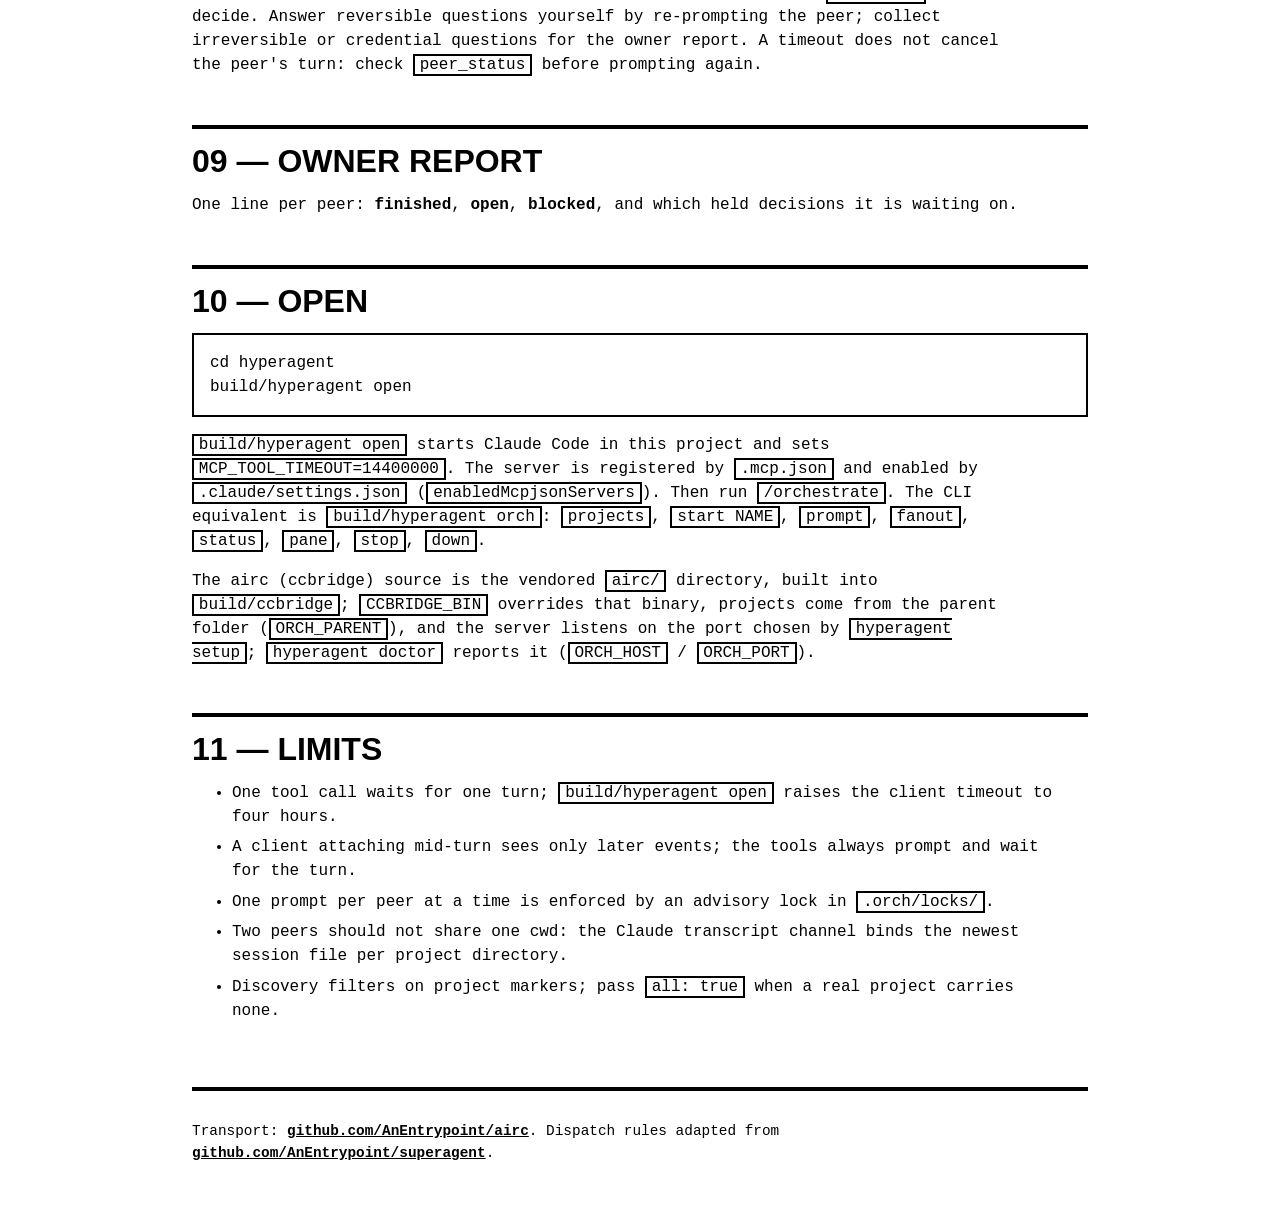
==== commit 7b4c7e0f: "Derive orchestrator paths from checkout" ====
--- a/docs/index.html
+++ b/docs/index.html
@@ -183,7 +183,7 @@
 <p>One line per peer: <strong>finished</strong>, <strong>open</strong>, <strong>blocked</strong>, and which held decisions it is waiting on.</p>
 
 <h2>10 — Open</h2>
-<pre>cd /data/workspace/hyperagent
+<pre>cd hyperagent
 build/hyperagent open</pre>
 <p><code>build/hyperagent open</code> starts Claude Code in this project and sets <code>MCP_TOOL_TIMEOUT=14400000</code>.
 The server is registered by <code>.mcp.json</code> and enabled by <code>.claude/settings.json</code>
@@ -191,7 +191,8 @@
 <code>build/hyperagent orch</code>: <code>projects</code>, <code>start NAME</code>, <code>prompt</code>,
 <code>fanout</code>, <code>status</code>, <code>pane</code>, <code>stop</code>, <code>down</code>.</p>
 <p>The airc (ccbridge) source is the vendored <code>airc/</code> directory, built into <code>build/ccbridge</code>; <code>CCBRIDGE_BIN</code> overrides that binary, projects come from the parent
-folder (<code>ORCH_PARENT</code>), and the server listens on <code>127.0.0.1:8787</code>
+folder (<code>ORCH_PARENT</code>), and the server listens on the port chosen by
+<code>hyperagent setup</code>; <code>hyperagent doctor</code> reports it
 (<code>ORCH_HOST</code> / <code>ORCH_PORT</code>).</p>
 
 <h2>11 — Limits</h2>
